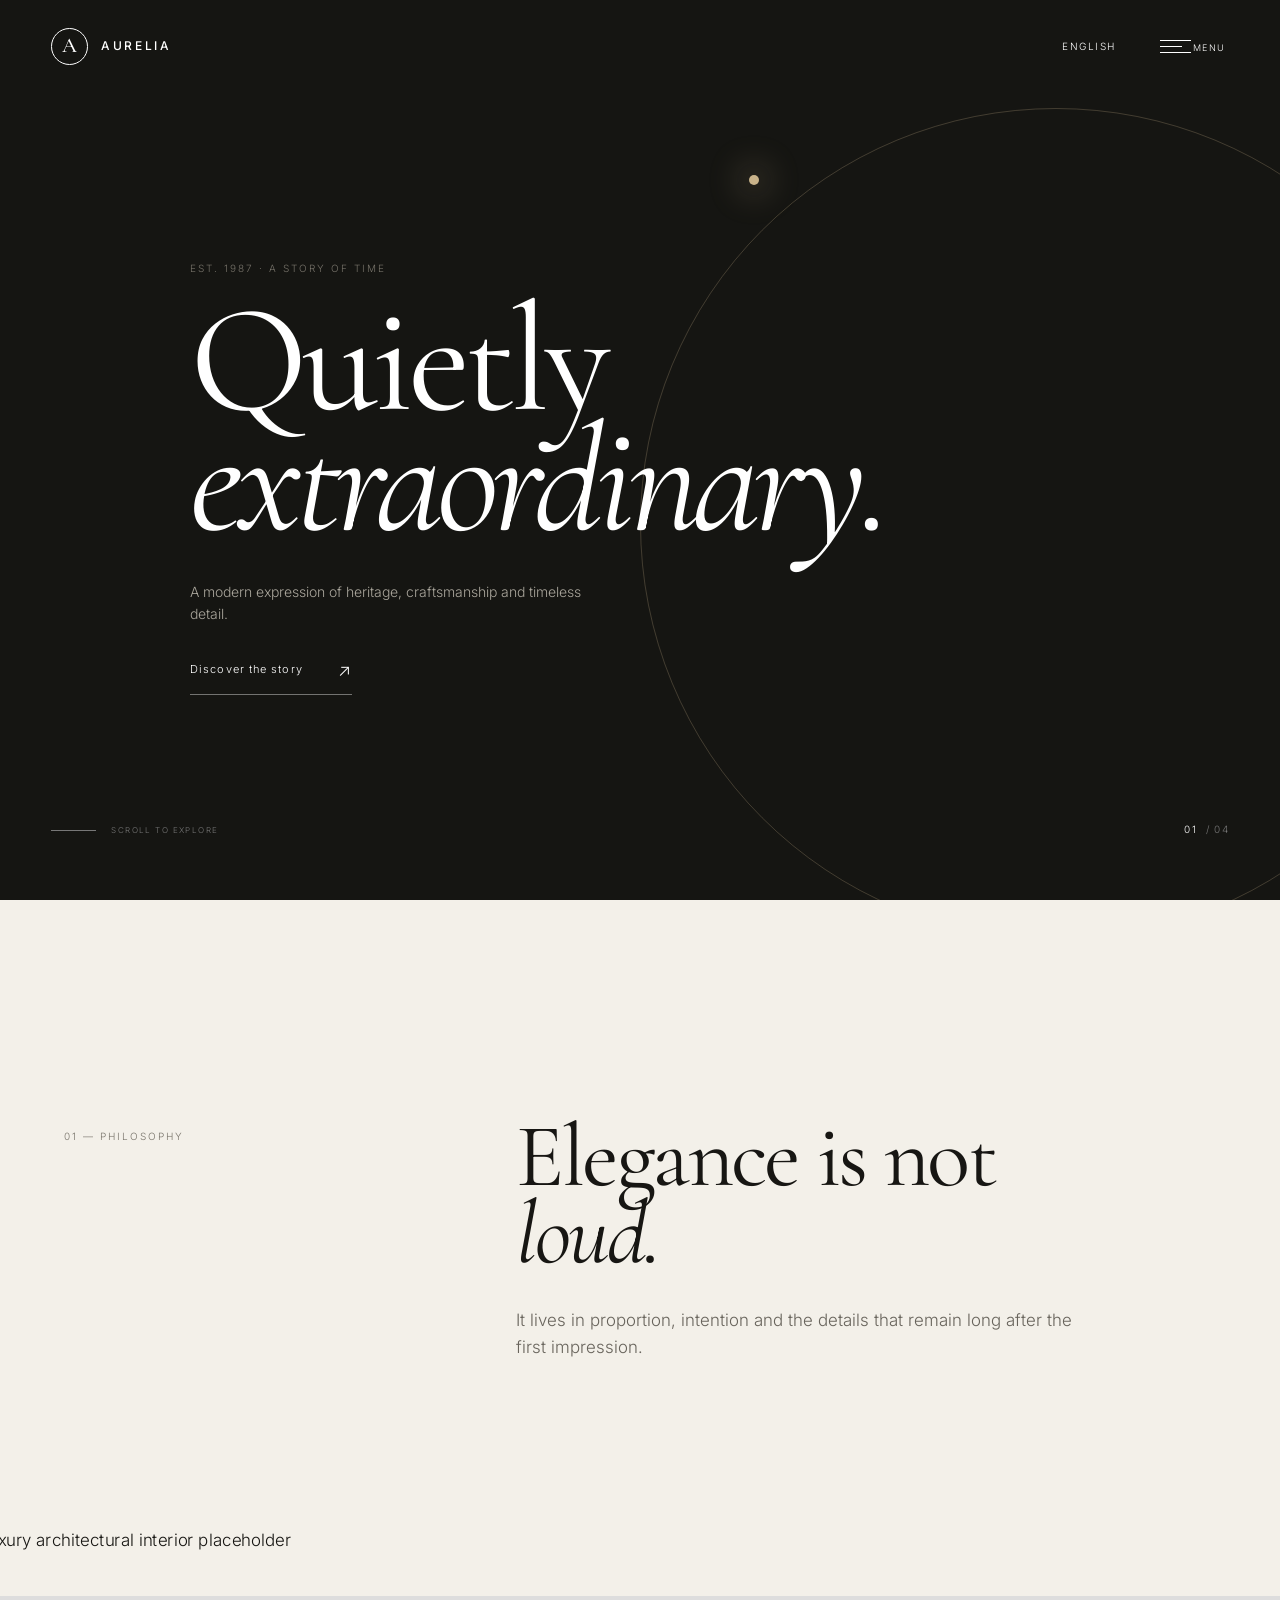
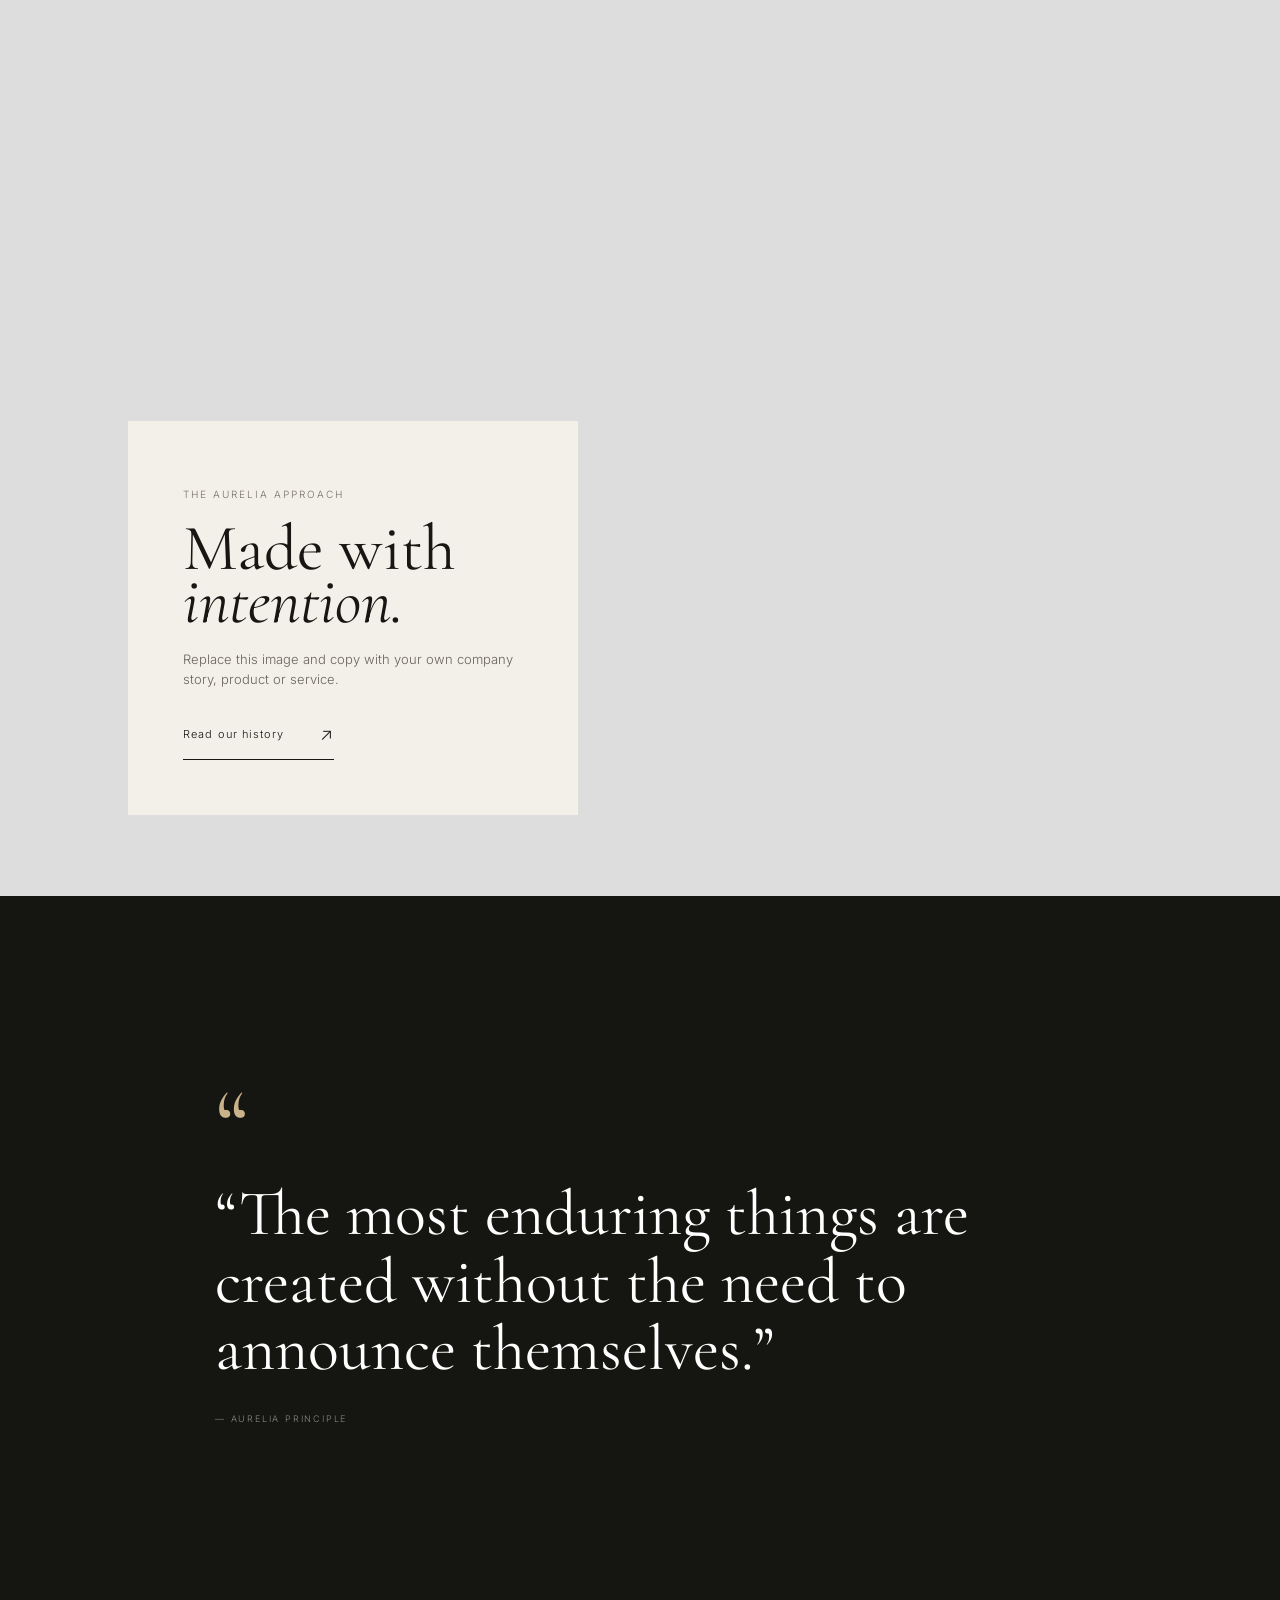
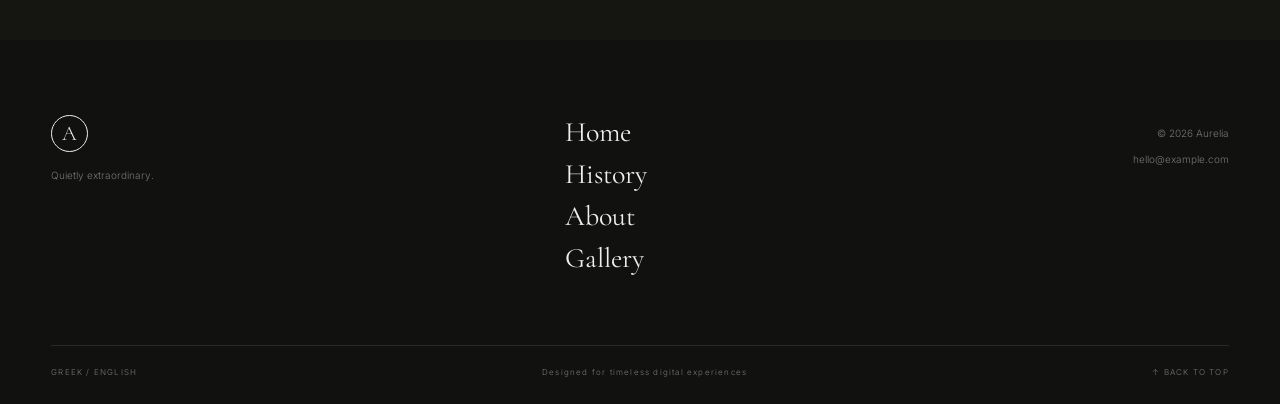
==== index.html @ 63023367 "aa" ====
<!DOCTYPE html>
<html lang="en">
<head>
  <meta charset="UTF-8">
  <meta name="viewport" content="width=device-width, initial-scale=1.0">
  <meta name="description" content="Aurelia — luxury responsive website template">
  <title>Aurelia — Home</title>
  <link rel="preconnect" href="https://fonts.googleapis.com">
  <link rel="preconnect" href="https://fonts.gstatic.com" crossorigin>
  <link href="https://fonts.googleapis.com/css2?family=Cormorant+Garamond:wght@400;500;600&family=Inter:wght@300;400;500;600&display=swap" rel="stylesheet">
  <link rel="stylesheet" href="assets/css/style.css">
</head>
<body>
<header class="site-header">
  <a class="brand" href="index.html" aria-label="Aurelia home">
    <span class="brand-mark">A</span><span class="brand-name">AURELIA</span>
  </a>
  <div class="header-actions">
    <button class="language-switch" type="button" aria-label="Switch language"><span class="lang-en">ENGLISH</span><span class="lang-gr">ΕΛΛΗΝΙΚΑ</span></button>
    <button class="menu-toggle" type="button" aria-expanded="false" aria-controls="site-menu"><span></span><span></span><span></span><em>MENU</em></button>
  </div>
</header>

<nav class="site-menu" id="site-menu" aria-hidden="true">
  <div class="menu-inner">
    <p class="menu-eyebrow">Explore Aurelia</p>
    <a class="menu-link active" href="index.html"><span>01</span>Home</a>
    <a class="menu-link" href="history.html"><span>02</span>History</a>
    <a class="menu-link" href="about.html"><span>03</span>About</a>
    <a class="menu-link" href="gallery.html"><span>04</span>Gallery</a>
  </div>
</nav>

<main>
  <section class="hero section-dark">
    <div class="hero-orbit"></div>
    <div class="hero-content reveal">
      <p class="eyebrow">EST. 1987 · A STORY OF TIME</p>
      <h1>Quietly<br><i>extraordinary.</i></h1>
      <p class="hero-copy">A modern expression of heritage, craftsmanship and timeless detail.</p>
      <a class="line-link" href="about.html">Discover the story <span>↗</span></a>
    </div>
    <div class="hero-number">01 <span>/ 04</span></div>
    <div class="scroll-indicator"><span></span> SCROLL TO EXPLORE</div>
  </section>

  <section class="statement section-light">
    <div class="container split reveal">
      <p class="section-number">01 — PHILOSOPHY</p>
      <div>
        <h2>Elegance is not<br><i>loud.</i></h2>
        <p class="lead">It lives in proportion, intention and the details that remain long after the first impression.</p>
      </div>
    </div>
  </section>

  <section class="image-story">
    <div class="story-image parallax">
      <img src="https://images.unsplash.com/photo-1600607687920-4e2a09cf159d?auto=format&fit=crop&w=1800&q=85" alt="Luxury architectural interior placeholder">
    </div>
    <div class="story-card reveal">
      <p class="eyebrow">THE AURELIA APPROACH</p>
      <h2>Made with<br><i>intention.</i></h2>
      <p>Replace this image and copy with your own company story, product or service.</p>
      <a class="line-link" href="history.html">Read our history <span>↗</span></a>
    </div>
  </section>

  <section class="quote-section section-dark">
    <div class="container narrow reveal">
      <p class="quote-mark">“</p>
      <blockquote>“The most enduring things are created without the need to announce themselves.”</blockquote>
      <p class="quote-credit">— AURELIA PRINCIPLE</p>
    </div>
  </section>
</main>

<footer class="site-footer">
  <div class="footer-top">
    <div><span class="brand-mark">A</span><p>Quietly extraordinary.</p></div>
    <div class="footer-nav"><a href="index.html">Home</a><a href="history.html">History</a><a href="about.html">About</a><a href="gallery.html">Gallery</a></div>
    <div class="footer-meta"><p>© 2026 Aurelia</p><p>hello@example.com</p></div>
  </div>
  <div class="footer-bottom"><span>GREEK / ENGLISH</span><span>Designed for timeless digital experiences</span><span>↑ BACK TO TOP</span></div>
</footer>
<script src="assets/js/main.js"></script>
</body>
</html>
---- assets/css/style.css ----
:root{
  --ink:#171613; --paper:#f3f0e9; --muted:#77736a; --line:rgba(23,22,19,.16);
  --dark:#151512; --accent:#c9b38a; --serif:"Cormorant Garamond",Georgia,serif; --sans:"Inter",Arial,sans-serif;
  --max:1440px; --header:92px;
}
*{box-sizing:border-box} html{scroll-behavior:smooth} body{margin:0;background:var(--paper);color:var(--ink);font-family:var(--sans);font-weight:300;line-height:1.6}
a{color:inherit;text-decoration:none} button{font:inherit;color:inherit;background:none;border:0;cursor:pointer}
img{display:block;width:100%;height:100%;object-fit:cover}.container{width:min(calc(100% - 10vw),var(--max));margin:auto}.narrow{max-width:850px}
.site-header{position:fixed;z-index:100;top:0;left:0;width:100%;height:var(--header);display:flex;align-items:center;justify-content:space-between;padding:0 4vw;color:#fff;mix-blend-mode:normal;transition:.4s}
.site-header.scrolled{background:rgba(21,21,18,.9);backdrop-filter:blur(14px)}
.brand{display:flex;align-items:center;gap:13px;letter-spacing:.22em;font-size:12px;font-weight:500}.brand-mark{width:37px;height:37px;border:1px solid currentColor;border-radius:50%;display:grid;place-items:center;font-family:var(--serif);font-size:21px;letter-spacing:0}
.header-actions{display:flex;align-items:center;gap:32px}.language-switch{font-size:10px;letter-spacing:.15em;position:relative}.language-switch span:last-child{display:none}.language-switch.gr span:first-child{display:none}.language-switch.gr span:last-child{display:inline}
.menu-toggle{position:relative;width:75px;height:38px;display:flex;flex-direction:column;justify-content:center;gap:5px}.menu-toggle span{display:block;width:31px;height:1px;background:currentColor;transition:.3s}.menu-toggle span:nth-child(2){width:22px}.menu-toggle em{font-style:normal;font-size:9px;letter-spacing:.16em;position:absolute;left:39px;top:14px}
.menu-toggle.open span:nth-child(1){transform:translateY(6px) rotate(45deg)}.menu-toggle.open span:nth-child(2){opacity:0}.menu-toggle.open span:nth-child(3){transform:translateY(-6px) rotate(-45deg)}
.site-menu{position:fixed;z-index:90;inset:0;background:var(--dark);color:#fff;display:grid;align-items:center;clip-path:circle(0 at calc(100% - 70px) 45px);transition:clip-path .75s cubic-bezier(.77,0,.18,1);pointer-events:none}.site-menu.open{clip-path:circle(150% at calc(100% - 70px) 45px);pointer-events:auto}
.menu-inner{width:min(800px,80vw);margin:auto}.menu-eyebrow,.eyebrow,.section-number{font-size:10px;letter-spacing:.2em;color:var(--muted)}.menu-eyebrow{color:var(--accent);margin-bottom:35px}.menu-link{display:flex;gap:30px;align-items:baseline;font:500 clamp(50px,8vw,105px)/.9 var(--serif);padding:11px 0;border-bottom:1px solid rgba(255,255,255,.1);transition:.3s}.menu-link span{font:300 10px var(--sans);color:var(--accent)}.menu-link:hover{padding-left:20px;color:var(--accent)}
.section-dark{background:var(--dark);color:#fff}.hero{min-height:100svh;display:grid;place-items:center;position:relative;overflow:hidden}.hero-content{width:min(900px,80vw);position:relative;z-index:2;margin-top:5vh}.hero h1,.page-hero h1{font:400 clamp(78px,12vw,175px)/.78 var(--serif);letter-spacing:-.04em;margin:25px 0 40px}.hero h1 i,.page-hero h1 i,h2 i{font-weight:400}.hero-copy{max-width:430px;color:#aaa69c;font-size:14px;margin-bottom:30px}.hero-orbit{position:absolute;width:min(65vw,850px);height:min(65vw,850px);border:1px solid rgba(201,179,138,.25);border-radius:50%;right:-15%;top:12%;animation:spin 30s linear infinite}.hero-orbit:after{content:"";position:absolute;width:10px;height:10px;border-radius:50%;background:var(--accent);top:8%;left:13%;box-shadow:0 0 35px 8px rgba(201,179,138,.3)}@keyframes spin{to{transform:rotate(360deg)}}
.line-link{display:inline-flex;gap:35px;align-items:center;border-bottom:1px solid rgba(255,255,255,.4);padding-bottom:10px;font-size:11px;letter-spacing:.1em}.line-link span{font-size:17px}.hero-number{position:absolute;right:4vw;bottom:7vh;font-size:10px;letter-spacing:.12em}.hero-number span{color:#777;margin-left:5px}.scroll-indicator{position:absolute;left:4vw;bottom:7vh;font-size:8px;letter-spacing:.18em;color:#777;display:flex;align-items:center;gap:15px}.scroll-indicator span{width:45px;height:1px;background:#777}
.section-light{background:var(--paper)}.statement{padding:17vw 0}.split{display:grid;grid-template-columns:1fr 2fr;gap:8vw}.split h2{font:400 clamp(55px,7vw,105px)/.86 var(--serif);letter-spacing:-.03em;margin:0 0 35px}.lead{font-size:17px;max-width:590px;color:#68645c}.image-story{min-height:100vh;position:relative;background:#ddd}.story-image{height:100vh}.story-card{position:absolute;left:10vw;bottom:9vh;background:var(--paper);padding:55px;width:min(450px,80vw)}.story-card h2{font:400 65px/.82 var(--serif);margin:20px 0}.story-card p:not(.eyebrow){color:#68645c;font-size:13px;margin-bottom:30px}.story-card .line-link{color:var(--ink);border-color:var(--ink)}
.quote-section{padding:16vw 0}.quote-mark{font:100px/.5 var(--serif);color:var(--accent);margin:0}.quote-section blockquote{font:400 clamp(38px,5vw,70px)/1.05 var(--serif);margin:30px 0}.quote-credit{font-size:9px;letter-spacing:.2em;color:#888}
.page-hero{min-height:78vh;display:flex;align-items:end;padding:0 0 10vh}.page-hero .hero-copy{margin:0}.timeline-section,.about-grid,.gallery-section{padding:12vw 0}.timeline{margin-top:10vw;border-top:1px solid var(--line)}.timeline-item{display:grid;grid-template-columns:1fr 2fr;padding:45px 0;border-bottom:1px solid var(--line)}.timeline-item>span{font:500 14px var(--sans);letter-spacing:.1em}.timeline-item h3{font:400 45px var(--serif);margin:0 0 10px}.timeline-item p{max-width:500px;color:#68645c;margin:0}.value-grid{display:grid;grid-template-columns:repeat(3,1fr);gap:1px;background:var(--line);margin-top:9vw}.value-card{background:var(--paper);padding:45px;min-height:300px}.value-card span{font-size:10px;color:var(--accent);letter-spacing:.15em}.value-card h3{font:400 55px var(--serif);margin:55px 0 15px}.value-card p{color:#68645c}.image-band{height:70vh}.gallery-grid{display:grid;grid-template-columns:1fr 1fr;gap:7vw 3vw}.gallery-item{margin:0}.gallery-item img{height:55vh;transition:transform .8s cubic-bezier(.2,.7,.2,1)}.gallery-item.large img,.gallery-item.wide img{height:75vh}.gallery-item:hover img{transform:scale(1.025)}.gallery-item figcaption{font-size:9px;letter-spacing:.16em;margin-top:15px;color:#777}
.site-footer{background:#11110f;color:#eee;padding:75px 4vw 25px}.footer-top{display:grid;grid-template-columns:1.5fr 1fr 1fr;gap:5vw;padding-bottom:70px}.footer-top .brand-mark{margin-bottom:15px}.footer-top p,.footer-meta p{font-size:10px;color:#777}.footer-nav{display:flex;flex-direction:column;gap:8px;font:400 28px var(--serif)}.footer-nav a:hover{color:var(--accent)}.footer-meta{text-align:right}.footer-bottom{border-top:1px solid #292926;padding-top:20px;display:flex;justify-content:space-between;font-size:8px;letter-spacing:.15em;color:#777}
.reveal{opacity:0;transform:translateY(45px);transition:opacity .9s ease,transform .9s cubic-bezier(.2,.7,.2,1)}.reveal.visible{opacity:1;transform:none}.parallax img{transform:scale(1.06);transition:transform .1s linear}
@media(max-width:900px){.container{width:min(88%,var(--max))}.split{grid-template-columns:1fr;gap:35px}.hero h1,.page-hero h1{font-size:clamp(72px,15vw,120px)}.value-grid{grid-template-columns:1fr}.value-card{min-height:auto}.gallery-grid{gap:45px 15px}.gallery-item img,.gallery-item.large img,.gallery-item.wide img{height:48vh}.footer-top{grid-template-columns:1fr 1fr}.footer-meta{text-align:left}.footer-bottom{flex-wrap:wrap;gap:15px}}
@media(max-width:600px){:root{--header:76px}.site-header{padding:0 6vw}.brand-name{font-size:10px}.header-actions{gap:12px}.language-switch{font-size:8px}.menu-toggle{width:65px}.menu-link{font-size:54px}.menu-inner{width:82vw}.hero-content{width:84vw}.hero h1{font-size:22vw}.hero-copy{font-size:13px}.hero-number{right:6vw}.scroll-indicator{left:6vw}.statement,.timeline-section,.about-grid,.gallery-section{padding:24vw 0}.story-card{left:6vw;bottom:6vh;padding:35px;width:88vw}.story-card h2{font-size:52px}.story-image{height:75vh}.page-hero{min-height:72vh;padding-bottom:13vh}.timeline-item{grid-template-columns:1fr;gap:18px;padding:35px 0}.timeline-item h3{font-size:38px}.value-card{padding:35px}.value-card h3{margin-top:35px}.image-band{height:55vh}.gallery-grid{grid-template-columns:1fr}.gallery-item img,.gallery-item.large img,.gallery-item.wide img{height:60vh}.footer-top{grid-template-columns:1fr;gap:45px;padding-bottom:45px}.footer-meta{text-align:left}.footer-bottom{display:grid;gap:12px}.site-footer{padding:55px 6vw 25px}}
@media(prefers-reduced-motion:reduce){*,*:before,*:after{scroll-behavior:auto!important;animation:none!important;transition:none!important}.reveal{opacity:1;transform:none}}
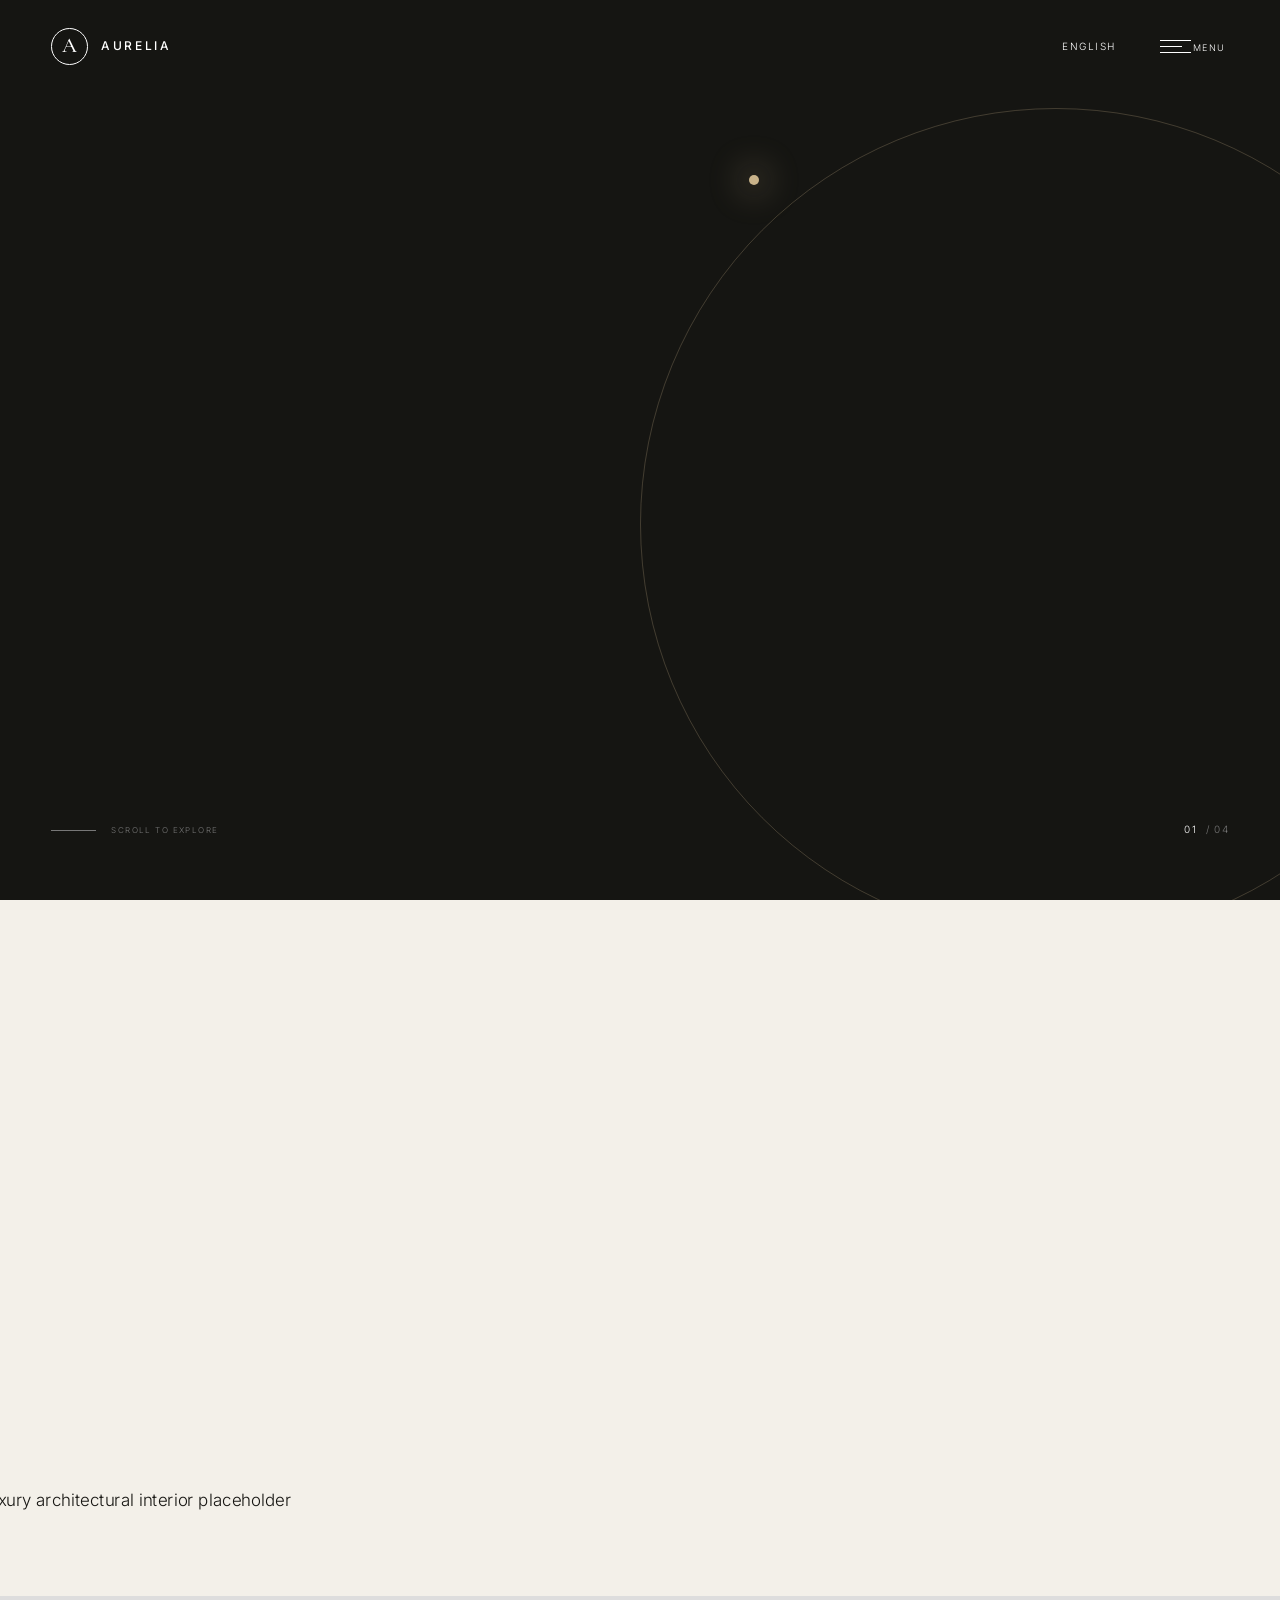
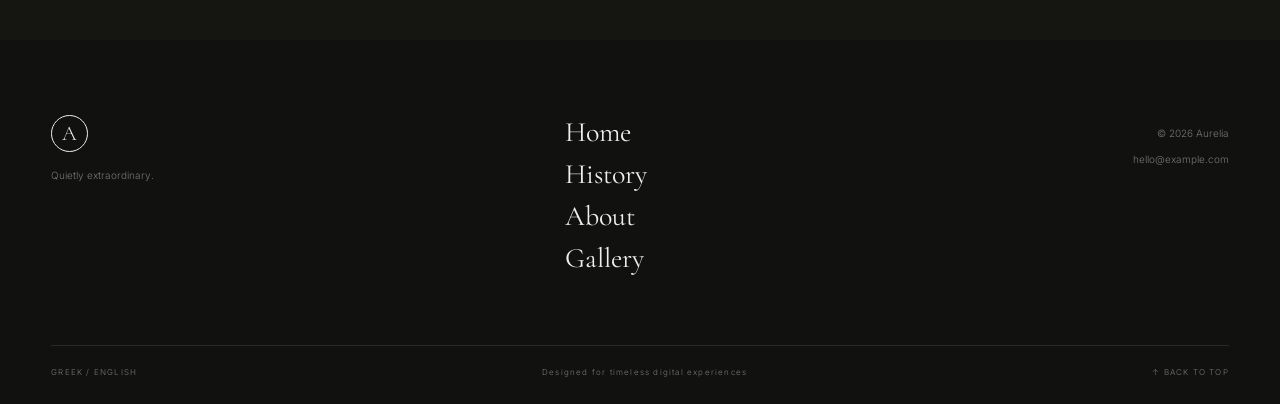
==== commit 3b5f171c: "geoloc geoloc" ====
--- a/index.html
+++ b/index.html
@@ -1,88 +1,83 @@
 <!DOCTYPE html>
+
 <html lang="en">
 <head>
-  <meta charset="UTF-8">
-  <meta name="viewport" content="width=device-width, initial-scale=1.0">
-  <meta name="description" content="Aurelia — luxury responsive website template">
-  <title>Aurelia — Home</title>
-  <link rel="preconnect" href="https://fonts.googleapis.com">
-  <link rel="preconnect" href="https://fonts.gstatic.com" crossorigin>
-  <link href="https://fonts.googleapis.com/css2?family=Cormorant+Garamond:wght@400;500;600&family=Inter:wght@300;400;500;600&display=swap" rel="stylesheet">
-  <link rel="stylesheet" href="assets/css/style.css">
+<meta charset="utf-8"/>
+<meta content="width=device-width, initial-scale=1.0" name="viewport"/>
+<meta content="Aurelia — luxury responsive website template" name="description"/>
+<title data-i18n-title="pageTitle">Aurelia — Home</title>
+<link href="https://fonts.googleapis.com" rel="preconnect"/>
+<link crossorigin="" href="https://fonts.gstatic.com" rel="preconnect"/>
+<link href="https://fonts.googleapis.com/css2?family=Cormorant+Garamond:wght@400;500;600&amp;family=Inter:wght@300;400;500;600&amp;display=swap" rel="stylesheet"/>
+<link href="assets/css/style.css" rel="stylesheet"/>
 </head>
 <body>
 <header class="site-header">
-  <a class="brand" href="index.html" aria-label="Aurelia home">
-    <span class="brand-mark">A</span><span class="brand-name">AURELIA</span>
-  </a>
-  <div class="header-actions">
-    <button class="language-switch" type="button" aria-label="Switch language"><span class="lang-en">ENGLISH</span><span class="lang-gr">ΕΛΛΗΝΙΚΑ</span></button>
-    <button class="menu-toggle" type="button" aria-expanded="false" aria-controls="site-menu"><span></span><span></span><span></span><em>MENU</em></button>
-  </div>
+<a aria-label="Aurelia home" class="brand" data-i18n-aria="brandHome" href="index.html">
+<span class="brand-mark">A</span><span class="brand-name">AURELIA</span>
+</a>
+<div class="header-actions">
+<button aria-label="Switch language" class="language-switch" data-i18n-aria="switchLanguage" type="button"><span class="lang-en">ENGLISH</span><span class="lang-gr">ΕΛΛΗΝΙΚΑ</span></button>
+<button aria-controls="site-menu" aria-expanded="false" class="menu-toggle" type="button"><span></span><span></span><span></span><em data-i18n="menu">MENU</em></button>
+</div>
 </header>
-
-<nav class="site-menu" id="site-menu" aria-hidden="true">
-  <div class="menu-inner">
-    <p class="menu-eyebrow">Explore Aurelia</p>
-    <a class="menu-link active" href="index.html"><span>01</span>Home</a>
-    <a class="menu-link" href="history.html"><span>02</span>History</a>
-    <a class="menu-link" href="about.html"><span>03</span>About</a>
-    <a class="menu-link" href="gallery.html"><span>04</span>Gallery</a>
-  </div>
+<nav aria-hidden="true" class="site-menu" id="site-menu">
+<div class="menu-inner">
+<p class="menu-eyebrow" data-i18n="menuEyebrow">Explore Aurelia</p>
+<a class="menu-link active" href="index.html"><span>01</span>Home</a>
+<a class="menu-link" href="history.html"><span>02</span>History</a>
+<a class="menu-link" href="about.html"><span>03</span>About</a>
+<a class="menu-link" href="gallery.html"><span>04</span>Gallery</a>
+</div>
 </nav>
-
 <main>
-  <section class="hero section-dark">
-    <div class="hero-orbit"></div>
-    <div class="hero-content reveal">
-      <p class="eyebrow">EST. 1987 · A STORY OF TIME</p>
-      <h1>Quietly<br><i>extraordinary.</i></h1>
-      <p class="hero-copy">A modern expression of heritage, craftsmanship and timeless detail.</p>
-      <a class="line-link" href="about.html">Discover the story <span>↗</span></a>
-    </div>
-    <div class="hero-number">01 <span>/ 04</span></div>
-    <div class="scroll-indicator"><span></span> SCROLL TO EXPLORE</div>
-  </section>
-
-  <section class="statement section-light">
-    <div class="container split reveal">
-      <p class="section-number">01 — PHILOSOPHY</p>
-      <div>
-        <h2>Elegance is not<br><i>loud.</i></h2>
-        <p class="lead">It lives in proportion, intention and the details that remain long after the first impression.</p>
-      </div>
-    </div>
-  </section>
-
-  <section class="image-story">
-    <div class="story-image parallax">
-      <img src="https://images.unsplash.com/photo-1600607687920-4e2a09cf159d?auto=format&fit=crop&w=1800&q=85" alt="Luxury architectural interior placeholder">
-    </div>
-    <div class="story-card reveal">
-      <p class="eyebrow">THE AURELIA APPROACH</p>
-      <h2>Made with<br><i>intention.</i></h2>
-      <p>Replace this image and copy with your own company story, product or service.</p>
-      <a class="line-link" href="history.html">Read our history <span>↗</span></a>
-    </div>
-  </section>
-
-  <section class="quote-section section-dark">
-    <div class="container narrow reveal">
-      <p class="quote-mark">“</p>
-      <blockquote>“The most enduring things are created without the need to announce themselves.”</blockquote>
-      <p class="quote-credit">— AURELIA PRINCIPLE</p>
-    </div>
-  </section>
+<section class="hero section-dark">
+<div class="hero-orbit"></div>
+<div class="hero-content reveal">
+<p class="eyebrow" data-i18n="homeEyebrow">EST. 1987 · A STORY OF TIME</p>
+<h1 data-i18n="homeTitle">Quietly<br/><i>extraordinary.</i></h1>
+<p class="hero-copy" data-i18n="homeCopy">A modern expression of heritage, craftsmanship and timeless detail.</p>
+<a class="line-link" data-i18n="discoverStory" href="about.html">Discover the story <span>↗</span></a>
+</div>
+<div class="hero-number">01 <span>/ 04</span></div>
+<div class="scroll-indicator"><span></span> SCROLL TO EXPLORE</div>
+</section>
+<section class="statement section-light">
+<div class="container split reveal">
+<p class="section-number" data-i18n="philosophyLabel">01 — PHILOSOPHY</p>
+<div>
+<h2 data-i18n="philosophyTitle">Elegance is not<br/><i>loud.</i></h2>
+<p class="lead" data-i18n="philosophyCopy">It lives in proportion, intention and the details that remain long after the first impression.</p>
+</div>
+</div>
+</section>
+<section class="image-story">
+<div class="story-image parallax">
+<img alt="Luxury architectural interior placeholder" data-i18n-alt="Luxury architectural interior placeholder" src="https://images.unsplash.com/photo-1600607687920-4e2a09cf159d?auto=format&amp;fit=crop&amp;w=1800&amp;q=85"/>
+</div>
+<div class="story-card reveal">
+<p class="eyebrow" data-i18n="approachEyebrow">THE AURELIA APPROACH</p>
+<h2 data-i18n="approachTitle">Made with<br/><i>intention.</i></h2>
+<p data-i18n="approachCopy">Replace this image and copy with your own company story, product or service.</p>
+<a class="line-link" data-i18n="readHistory" href="history.html">Read our history <span>↗</span></a>
+</div>
+</section>
+<section class="quote-section section-dark">
+<div class="container narrow reveal">
+<p class="quote-mark">“</p>
+<blockquote data-i18n="quote">“The most enduring things are created without the need to announce themselves.”</blockquote>
+<p class="quote-credit" data-i18n="quoteCredit">— AURELIA PRINCIPLE</p>
+</div>
+</section>
 </main>
-
 <footer class="site-footer">
-  <div class="footer-top">
-    <div><span class="brand-mark">A</span><p>Quietly extraordinary.</p></div>
-    <div class="footer-nav"><a href="index.html">Home</a><a href="history.html">History</a><a href="about.html">About</a><a href="gallery.html">Gallery</a></div>
-    <div class="footer-meta"><p>© 2026 Aurelia</p><p>hello@example.com</p></div>
-  </div>
-  <div class="footer-bottom"><span>GREEK / ENGLISH</span><span>Designed for timeless digital experiences</span><span>↑ BACK TO TOP</span></div>
+<div class="footer-top">
+<div><span class="brand-mark">A</span><p data-i18n="quietlyExtraordinary">Quietly extraordinary.</p></div>
+<div class="footer-nav"><a data-i18n="home" href="index.html">Home</a><a data-i18n="history" href="history.html">History</a><a data-i18n="about" href="about.html">About</a><a data-i18n="gallery" href="gallery.html">Gallery</a></div>
+<div class="footer-meta"><p data-i18n="copyright">© 2026 Aurelia</p><p data-i18n="email">hello@example.com</p></div>
+</div>
+<div class="footer-bottom"><span data-i18n="languageFooter">GREEK / ENGLISH</span><span data-i18n="footerTagline">Designed for timeless digital experiences</span><span data-i18n="backTop">↑ BACK TO TOP</span></div>
 </footer>
-<script src="assets/js/main.js"></script>
+<script src="assets/js/main.js?v=2"></script>
 </body>
 </html>
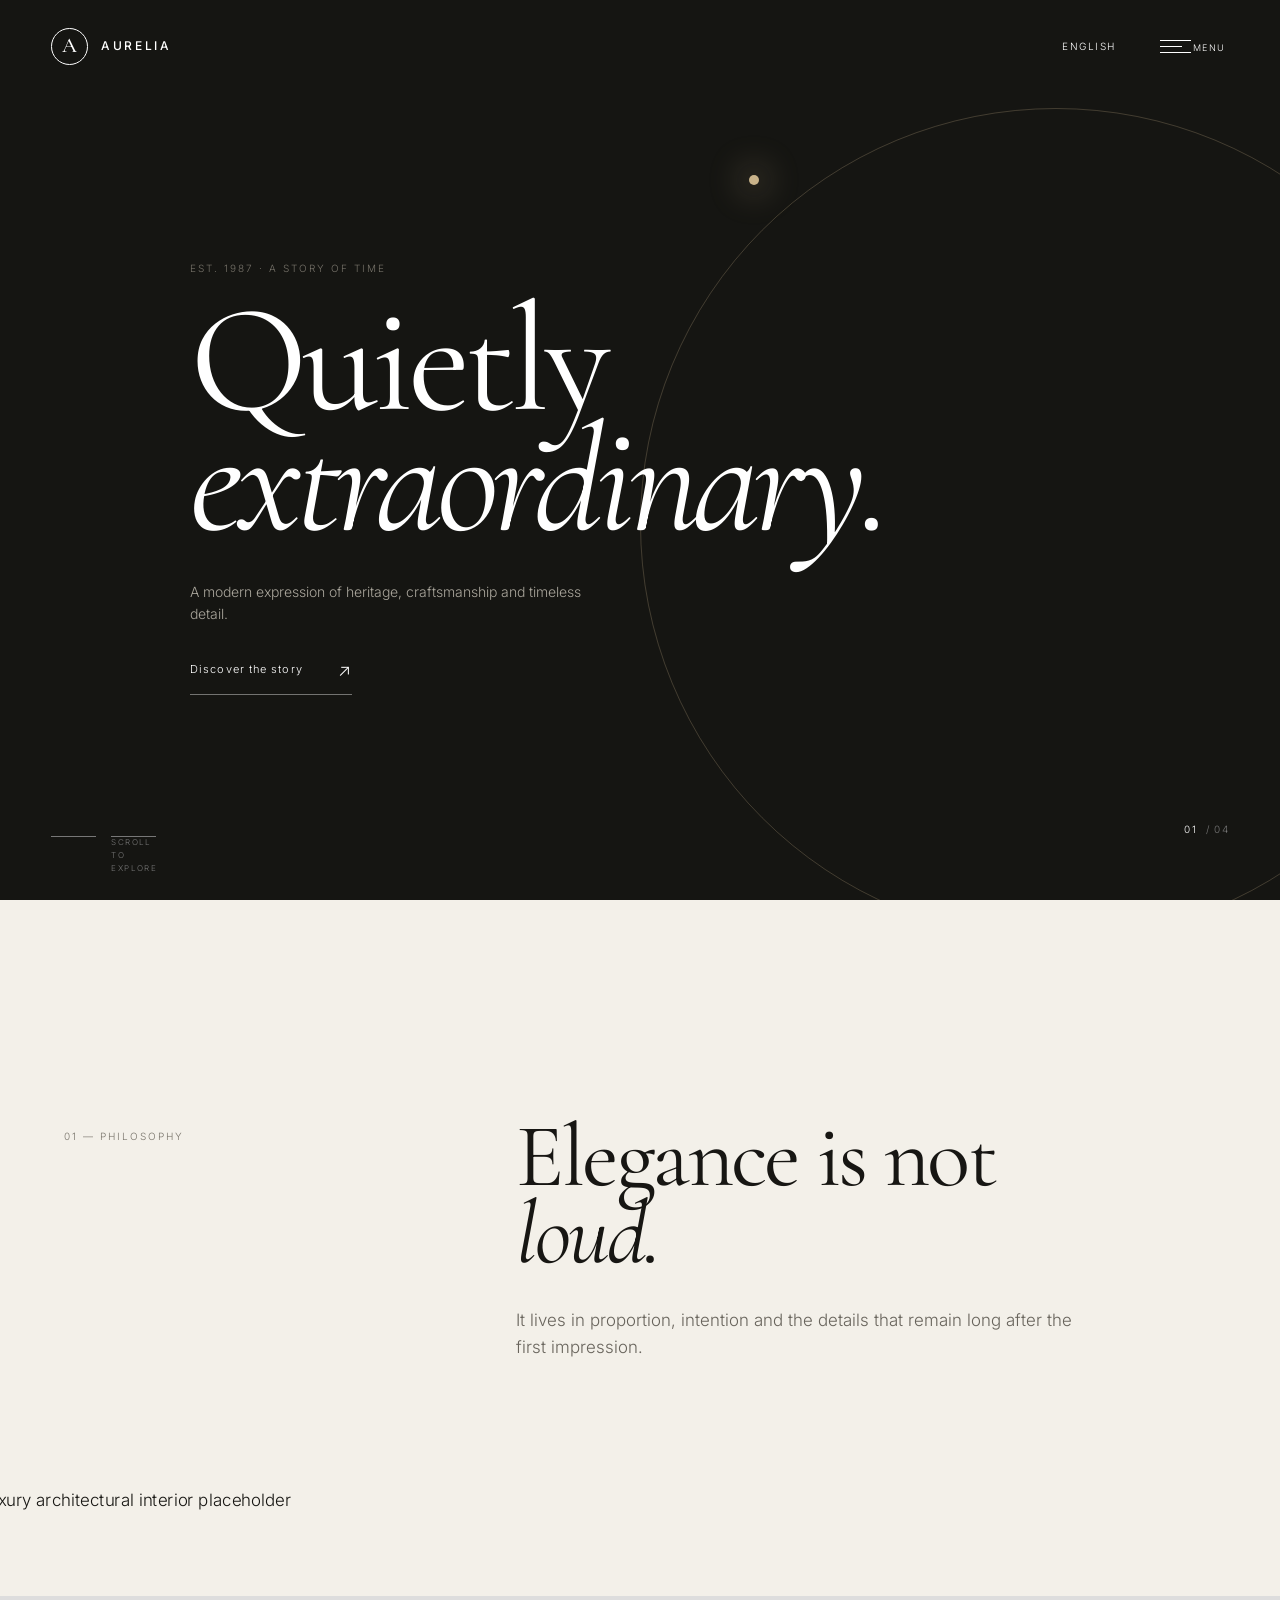
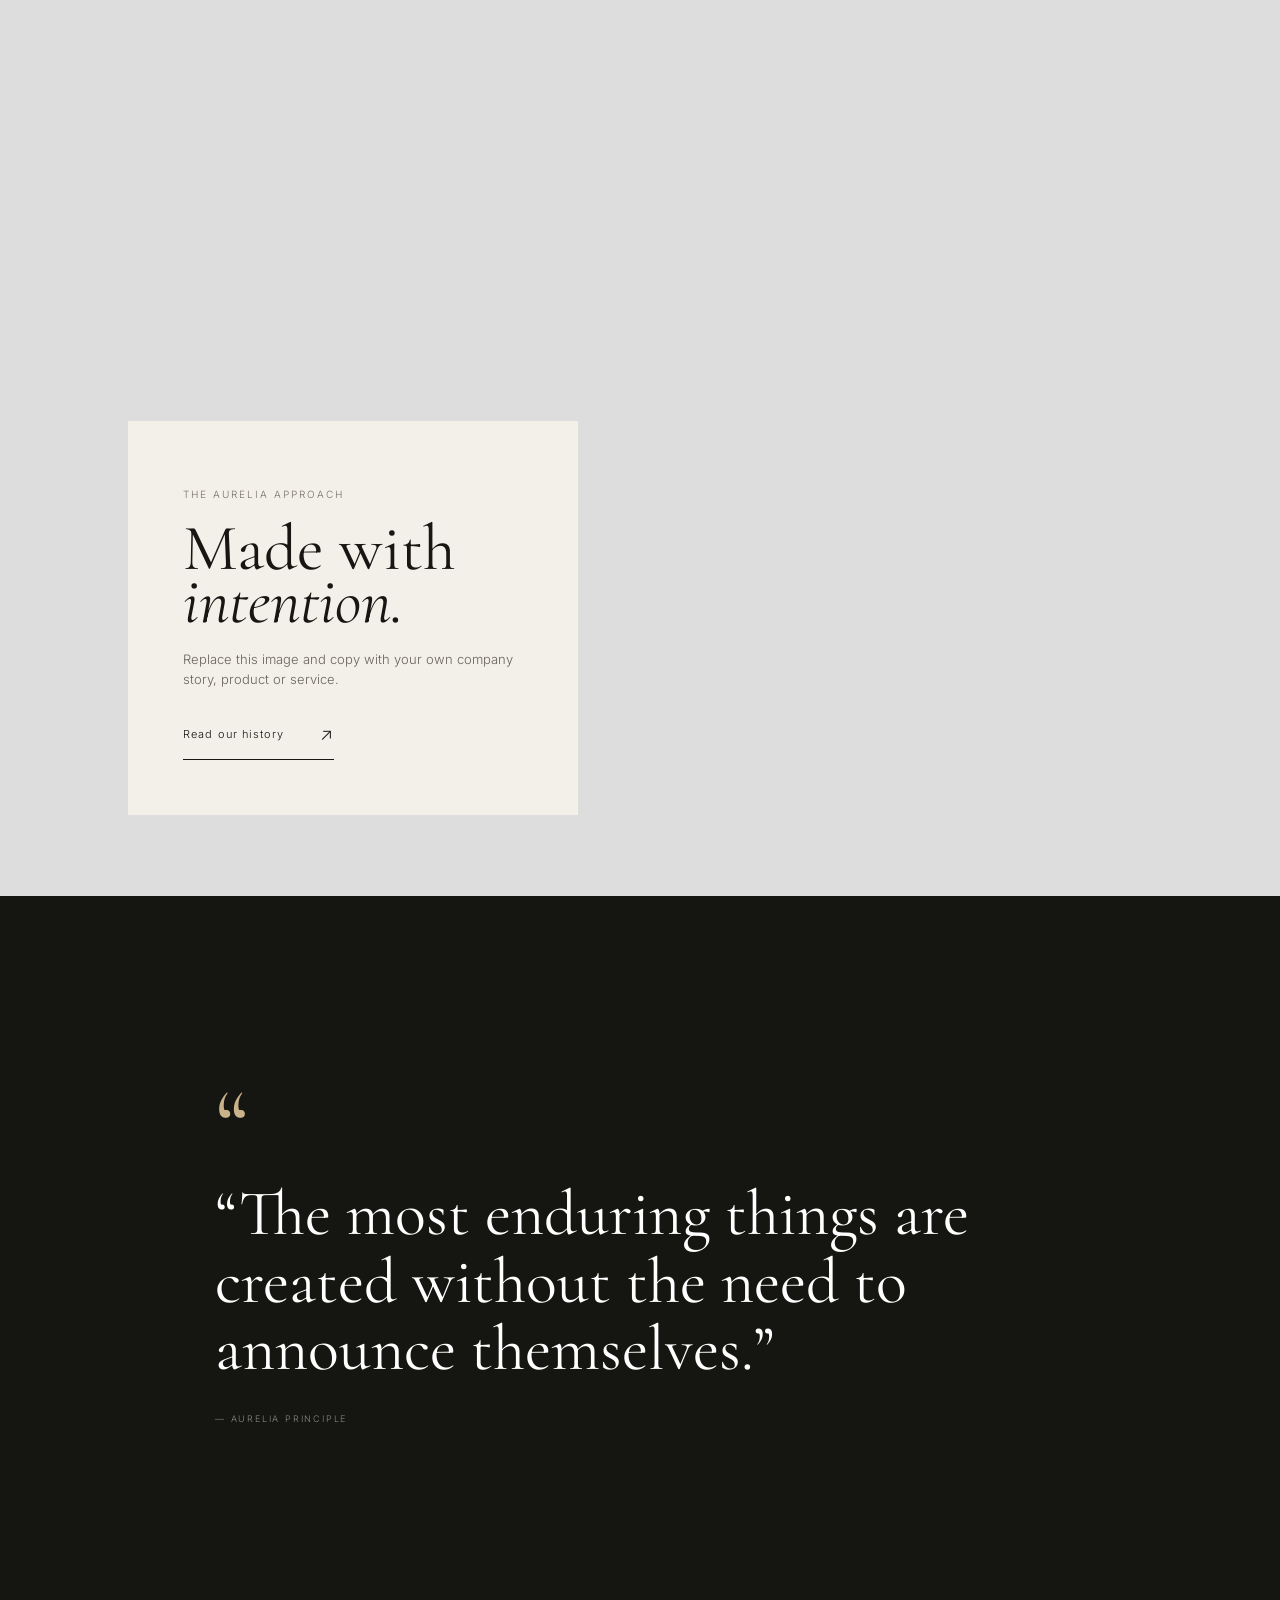
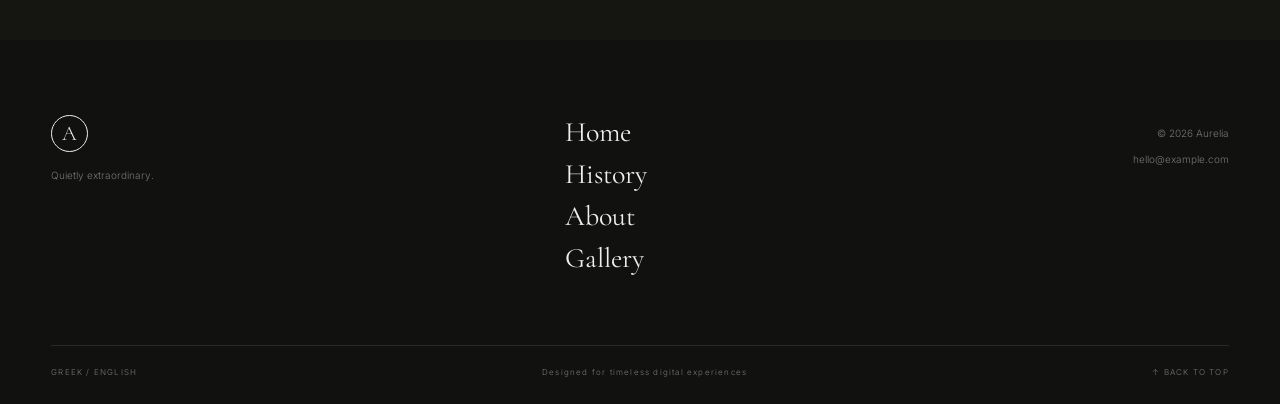
==== commit 357eca8d: "v3 v3" ====
--- a/index.html
+++ b/index.html
@@ -10,6 +10,26 @@
 <link crossorigin="" href="https://fonts.gstatic.com" rel="preconnect"/>
 <link href="https://fonts.googleapis.com/css2?family=Cormorant+Garamond:wght@400;500;600&amp;family=Inter:wght@300;400;500;600&amp;display=swap" rel="stylesheet"/>
 <link href="assets/css/style.css" rel="stylesheet"/>
+<style id="aurelia-language-pending-style">
+html.language-pending body { visibility: hidden; }
+</style>
+<script>
+(function () {
+  try {
+    var manual = localStorage.getItem('aurelia-language-manual-v4');
+    var geo = localStorage.getItem('aurelia-language-geo-v2');
+    if (manual === 'el' || manual === 'en') {
+      document.documentElement.lang = manual;
+    } else if (geo === 'el' || geo === 'en') {
+      document.documentElement.lang = geo;
+    } else {
+      document.documentElement.classList.add('language-pending');
+    }
+  } catch (e) {
+    document.documentElement.classList.add('language-pending');
+  }
+})();
+</script>
 </head>
 <body>
 <header class="site-header">
@@ -24,10 +44,10 @@
 <nav aria-hidden="true" class="site-menu" id="site-menu">
 <div class="menu-inner">
 <p class="menu-eyebrow" data-i18n="menuEyebrow">Explore Aurelia</p>
-<a class="menu-link active" href="index.html"><span>01</span>Home</a>
-<a class="menu-link" href="history.html"><span>02</span>History</a>
-<a class="menu-link" href="about.html"><span>03</span>About</a>
-<a class="menu-link" href="gallery.html"><span>04</span>Gallery</a>
+<a class="menu-link active" href="index.html"><span>01</span><span data-i18n="home">Home</span></a>
+<a class="menu-link" href="history.html"><span>02</span><span data-i18n="history">History</span></a>
+<a class="menu-link" href="about.html"><span>03</span><span data-i18n="about">About</span></a>
+<a class="menu-link" href="gallery.html"><span>04</span><span data-i18n="gallery">Gallery</span></a>
 </div>
 </nav>
 <main>
@@ -40,7 +60,7 @@
 <a class="line-link" data-i18n="discoverStory" href="about.html">Discover the story <span>↗</span></a>
 </div>
 <div class="hero-number">01 <span>/ 04</span></div>
-<div class="scroll-indicator"><span></span> SCROLL TO EXPLORE</div>
+<div class="scroll-indicator"><span></span> <span data-i18n="scrollExplore">SCROLL TO EXPLORE</span></div>
 </section>
 <section class="statement section-light">
 <div class="container split reveal">
@@ -78,6 +98,6 @@
 </div>
 <div class="footer-bottom"><span data-i18n="languageFooter">GREEK / ENGLISH</span><span data-i18n="footerTagline">Designed for timeless digital experiences</span><span data-i18n="backTop">↑ BACK TO TOP</span></div>
 </footer>
-<script src="assets/js/main.js?v=2"></script>
+<script src="assets/js/main.js?v=4"></script>
 </body>
 </html>
--- a/assets/css/style.css
+++ b/assets/css/style.css
@@ -4,7 +4,7 @@
   --max:1440px; --header:92px;
 }
 *{box-sizing:border-box} html{scroll-behavior:smooth} body{margin:0;background:var(--paper);color:var(--ink);font-family:var(--sans);font-weight:300;line-height:1.6}
-a{color:inherit;text-decoration:none} button{font:inherit;color:inherit;background:none;border:0;cursor:pointer}
+a{color:inherit;text-decoration:none} button{font:inherit;color:inherit;background:none;border:0;cursor:pointer} body.menu-open{overflow:hidden}
 img{display:block;width:100%;height:100%;object-fit:cover}.container{width:min(calc(100% - 10vw),var(--max));margin:auto}.narrow{max-width:850px}
 .site-header{position:fixed;z-index:100;top:0;left:0;width:100%;height:var(--header);display:flex;align-items:center;justify-content:space-between;padding:0 4vw;color:#fff;mix-blend-mode:normal;transition:.4s}
 .site-header.scrolled{background:rgba(21,21,18,.9);backdrop-filter:blur(14px)}
@@ -20,7 +20,7 @@
 .quote-section{padding:16vw 0}.quote-mark{font:100px/.5 var(--serif);color:var(--accent);margin:0}.quote-section blockquote{font:400 clamp(38px,5vw,70px)/1.05 var(--serif);margin:30px 0}.quote-credit{font-size:9px;letter-spacing:.2em;color:#888}
 .page-hero{min-height:78vh;display:flex;align-items:end;padding:0 0 10vh}.page-hero .hero-copy{margin:0}.timeline-section,.about-grid,.gallery-section{padding:12vw 0}.timeline{margin-top:10vw;border-top:1px solid var(--line)}.timeline-item{display:grid;grid-template-columns:1fr 2fr;padding:45px 0;border-bottom:1px solid var(--line)}.timeline-item>span{font:500 14px var(--sans);letter-spacing:.1em}.timeline-item h3{font:400 45px var(--serif);margin:0 0 10px}.timeline-item p{max-width:500px;color:#68645c;margin:0}.value-grid{display:grid;grid-template-columns:repeat(3,1fr);gap:1px;background:var(--line);margin-top:9vw}.value-card{background:var(--paper);padding:45px;min-height:300px}.value-card span{font-size:10px;color:var(--accent);letter-spacing:.15em}.value-card h3{font:400 55px var(--serif);margin:55px 0 15px}.value-card p{color:#68645c}.image-band{height:70vh}.gallery-grid{display:grid;grid-template-columns:1fr 1fr;gap:7vw 3vw}.gallery-item{margin:0}.gallery-item img{height:55vh;transition:transform .8s cubic-bezier(.2,.7,.2,1)}.gallery-item.large img,.gallery-item.wide img{height:75vh}.gallery-item:hover img{transform:scale(1.025)}.gallery-item figcaption{font-size:9px;letter-spacing:.16em;margin-top:15px;color:#777}
 .site-footer{background:#11110f;color:#eee;padding:75px 4vw 25px}.footer-top{display:grid;grid-template-columns:1.5fr 1fr 1fr;gap:5vw;padding-bottom:70px}.footer-top .brand-mark{margin-bottom:15px}.footer-top p,.footer-meta p{font-size:10px;color:#777}.footer-nav{display:flex;flex-direction:column;gap:8px;font:400 28px var(--serif)}.footer-nav a:hover{color:var(--accent)}.footer-meta{text-align:right}.footer-bottom{border-top:1px solid #292926;padding-top:20px;display:flex;justify-content:space-between;font-size:8px;letter-spacing:.15em;color:#777}
-.reveal{opacity:0;transform:translateY(45px);transition:opacity .9s ease,transform .9s cubic-bezier(.2,.7,.2,1)}.reveal.visible{opacity:1;transform:none}.parallax img{transform:scale(1.06);transition:transform .1s linear}
+.reveal{opacity:0;transform:translateY(45px);transition:opacity .9s ease,transform .9s cubic-bezier(.2,.7,.2,1)}.reveal.is-visible{opacity:1;transform:none}.parallax img{transform:scale(1.06);transition:transform .1s linear}
 @media(max-width:900px){.container{width:min(88%,var(--max))}.split{grid-template-columns:1fr;gap:35px}.hero h1,.page-hero h1{font-size:clamp(72px,15vw,120px)}.value-grid{grid-template-columns:1fr}.value-card{min-height:auto}.gallery-grid{gap:45px 15px}.gallery-item img,.gallery-item.large img,.gallery-item.wide img{height:48vh}.footer-top{grid-template-columns:1fr 1fr}.footer-meta{text-align:left}.footer-bottom{flex-wrap:wrap;gap:15px}}
 @media(max-width:600px){:root{--header:76px}.site-header{padding:0 6vw}.brand-name{font-size:10px}.header-actions{gap:12px}.language-switch{font-size:8px}.menu-toggle{width:65px}.menu-link{font-size:54px}.menu-inner{width:82vw}.hero-content{width:84vw}.hero h1{font-size:22vw}.hero-copy{font-size:13px}.hero-number{right:6vw}.scroll-indicator{left:6vw}.statement,.timeline-section,.about-grid,.gallery-section{padding:24vw 0}.story-card{left:6vw;bottom:6vh;padding:35px;width:88vw}.story-card h2{font-size:52px}.story-image{height:75vh}.page-hero{min-height:72vh;padding-bottom:13vh}.timeline-item{grid-template-columns:1fr;gap:18px;padding:35px 0}.timeline-item h3{font-size:38px}.value-card{padding:35px}.value-card h3{margin-top:35px}.image-band{height:55vh}.gallery-grid{grid-template-columns:1fr}.gallery-item img,.gallery-item.large img,.gallery-item.wide img{height:60vh}.footer-top{grid-template-columns:1fr;gap:45px;padding-bottom:45px}.footer-meta{text-align:left}.footer-bottom{display:grid;gap:12px}.site-footer{padding:55px 6vw 25px}}
 @media(prefers-reduced-motion:reduce){*,*:before,*:after{scroll-behavior:auto!important;animation:none!important;transition:none!important}.reveal{opacity:1;transform:none}}
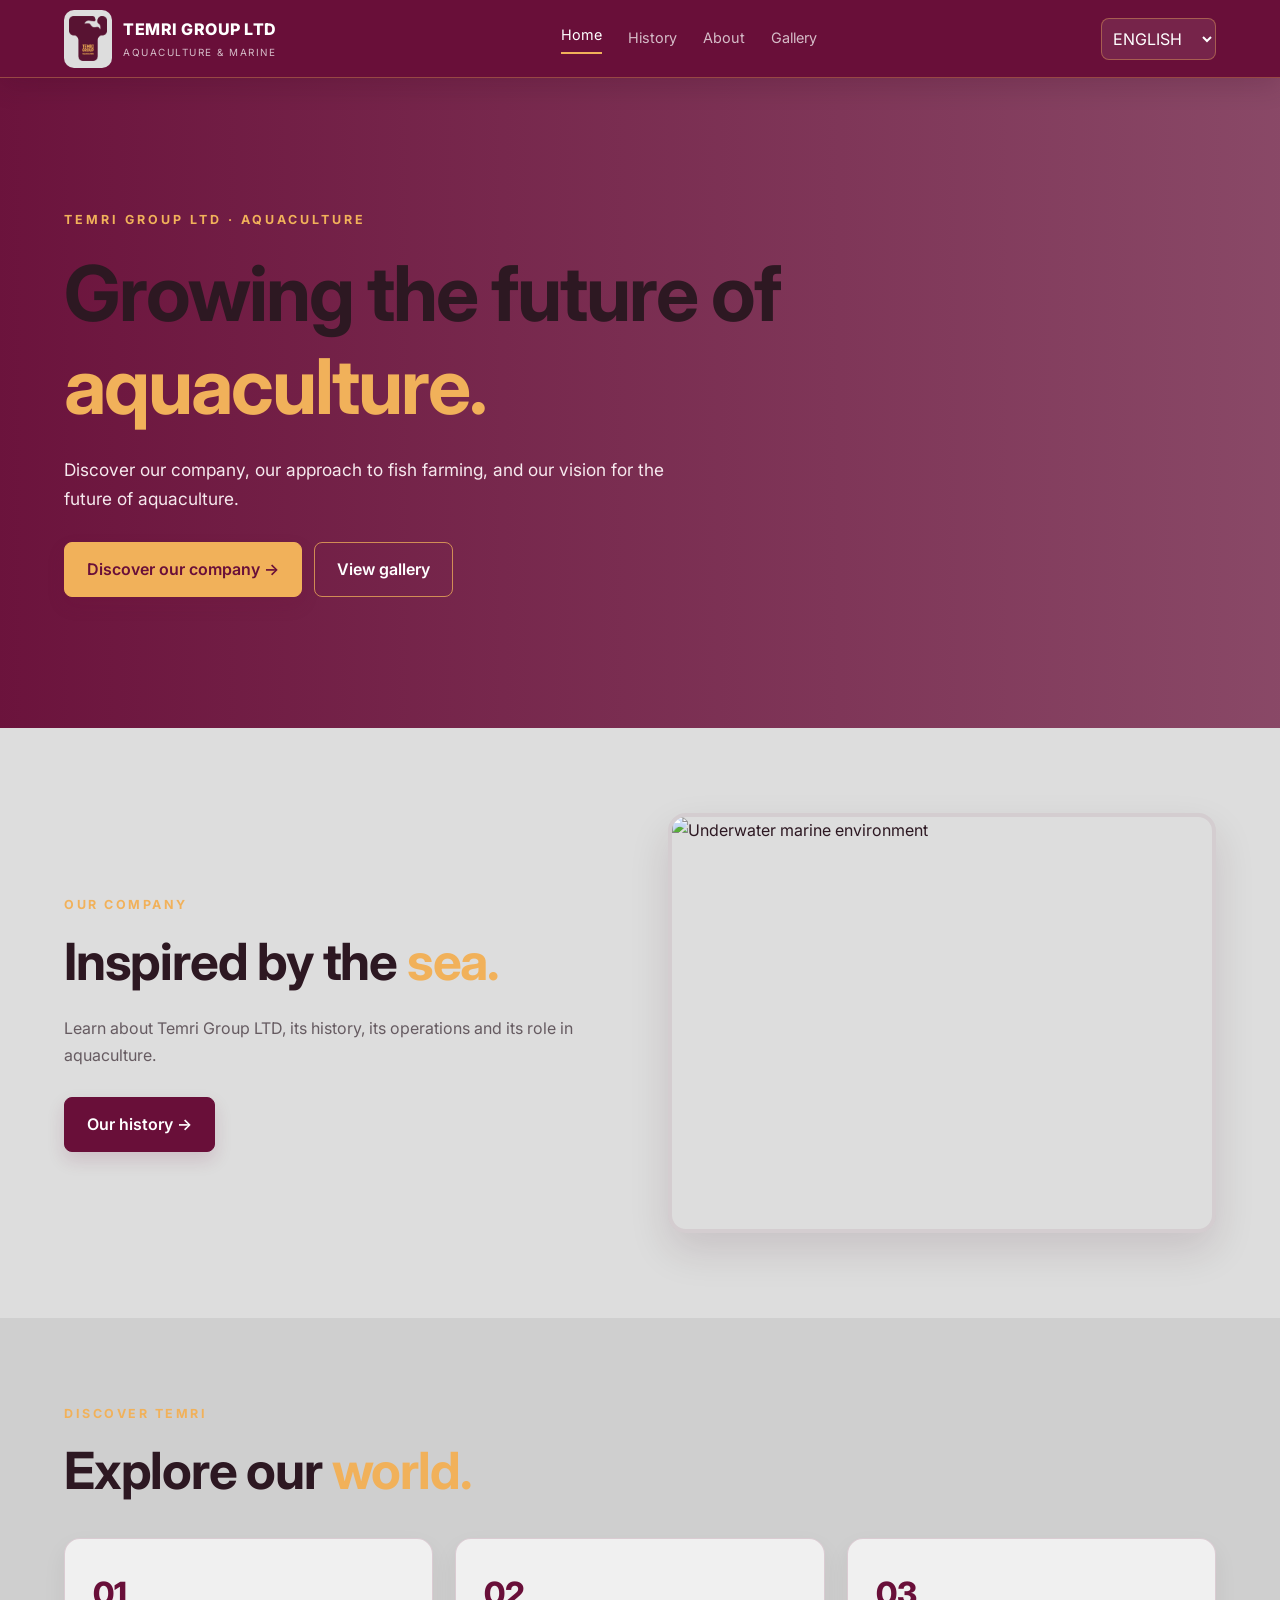
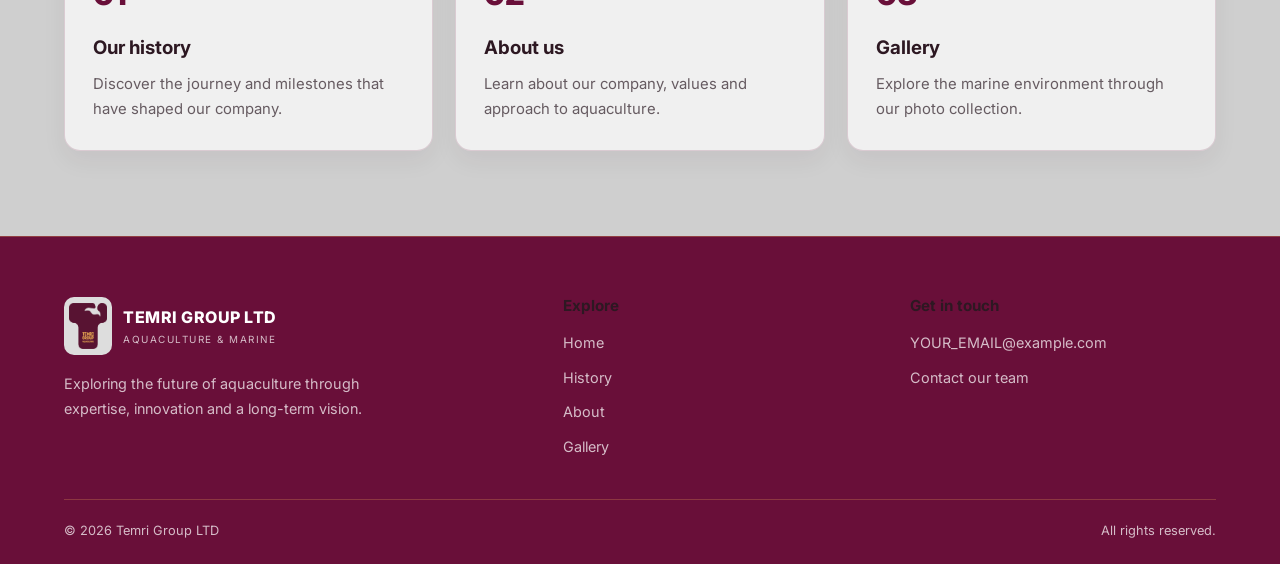
==== commit a42e13fb: "test 1" ====
--- a/index.html
+++ b/index.html
@@ -1,103 +1,187 @@
 <!DOCTYPE html>
-
 <html lang="en">
 <head>
-<meta charset="utf-8"/>
-<meta content="width=device-width, initial-scale=1.0" name="viewport"/>
-<meta content="Aurelia — luxury responsive website template" name="description"/>
-<title data-i18n-title="pageTitle">Aurelia — Home</title>
-<link href="https://fonts.googleapis.com" rel="preconnect"/>
-<link crossorigin="" href="https://fonts.gstatic.com" rel="preconnect"/>
-<link href="https://fonts.googleapis.com/css2?family=Cormorant+Garamond:wght@400;500;600&amp;family=Inter:wght@300;400;500;600&amp;display=swap" rel="stylesheet"/>
-<link href="assets/css/style.css" rel="stylesheet"/>
-<style id="aurelia-language-pending-style">
-html.language-pending body { visibility: hidden; }
-</style>
-<script>
-(function () {
-  try {
-    var manual = localStorage.getItem('aurelia-language-manual-v4');
-    var geo = localStorage.getItem('aurelia-language-geo-v2');
-    if (manual === 'el' || manual === 'en') {
-      document.documentElement.lang = manual;
-    } else if (geo === 'el' || geo === 'en') {
-      document.documentElement.lang = geo;
-    } else {
-      document.documentElement.classList.add('language-pending');
-    }
-  } catch (e) {
-    document.documentElement.classList.add('language-pending');
-  }
-})();
-</script>
+  <meta charset="UTF-8">
+  <meta name="viewport" content="width=device-width, initial-scale=1">
+  <meta name="description" content="Temri Group LTD — Aquaculture">
+  <title>Temri Group LTD | Home</title>
+  <link rel="stylesheet" href="css/style.css">
+  <link rel="stylesheet" href="css/theme_override.css">
+  <link rel="preconnect" href="https://fonts.googleapis.com">
+  <link href="https://fonts.googleapis.com/css2?family=Inter:wght@400;500;600;700;800&display=swap" rel="stylesheet">
 </head>
 <body>
-<header class="site-header">
-<a aria-label="Aurelia home" class="brand" data-i18n-aria="brandHome" href="index.html">
-<span class="brand-mark">A</span><span class="brand-name">AURELIA</span>
-</a>
-<div class="header-actions">
-<button aria-label="Switch language" class="language-switch" data-i18n-aria="switchLanguage" type="button"><span class="lang-en">ENGLISH</span><span class="lang-gr">ΕΛΛΗΝΙΚΑ</span></button>
-<button aria-controls="site-menu" aria-expanded="false" class="menu-toggle" type="button"><span></span><span></span><span></span><em data-i18n="menu">MENU</em></button>
-</div>
+
+<!-- SHARED HEADER -->
+<header class="header">
+  <div class="container header-inner">
+    <a class="brand" href="index.html">
+      <span class="brand-mark"><img src="assets/temri-logo.png" alt="TEMRI GROUP LTD logo"></span>
+      <span>
+        <span class="brand-name">TEMRI GROUP LTD</span>
+        <span class="brand-subtitle" data-i18n="brandSubtitle">
+          AQUACULTURE & MARINE
+        </span>
+      </span>
+    </a>
+
+    <nav class="nav" id="mainNav" aria-label="Main navigation">
+      <a href="index.html" data-i18n="navHome">Home</a>
+      <a href="history.html" data-i18n="navHistory">History</a>
+      <a href="about.html" data-i18n="navAbout">About</a>
+      <a href="gallery.html" data-i18n="navGallery">Gallery</a>
+    </nav>
+
+    <div class="header-actions">
+      <label for="languageSelect" hidden>Language</label>
+      <select id="languageSelect" class="language-select"
+              aria-label="Select language">
+        <option value="en">ENGLISH</option>
+        <option value="el">ΕΛΛΗΝΙΚΑ</option>
+      </select>
+
+      <button class="menu-toggle" id="menuToggle"
+              aria-expanded="false"
+              aria-controls="mainNav"
+              aria-label="Open menu">☰</button>
+    </div>
+  </div>
 </header>
-<nav aria-hidden="true" class="site-menu" id="site-menu">
-<div class="menu-inner">
-<p class="menu-eyebrow" data-i18n="menuEyebrow">Explore Aurelia</p>
-<a class="menu-link active" href="index.html"><span>01</span><span data-i18n="home">Home</span></a>
-<a class="menu-link" href="history.html"><span>02</span><span data-i18n="history">History</span></a>
-<a class="menu-link" href="about.html"><span>03</span><span data-i18n="about">About</span></a>
-<a class="menu-link" href="gallery.html"><span>04</span><span data-i18n="gallery">Gallery</span></a>
-</div>
-</nav>
-<main>
-<section class="hero section-dark">
-<div class="hero-orbit"></div>
-<div class="hero-content reveal">
-<p class="eyebrow" data-i18n="homeEyebrow">EST. 1987 · A STORY OF TIME</p>
-<h1 data-i18n="homeTitle">Quietly<br/><i>extraordinary.</i></h1>
-<p class="hero-copy" data-i18n="homeCopy">A modern expression of heritage, craftsmanship and timeless detail.</p>
-<a class="line-link" data-i18n="discoverStory" href="about.html">Discover the story <span>↗</span></a>
-</div>
-<div class="hero-number">01 <span>/ 04</span></div>
-<div class="scroll-indicator"><span></span> <span data-i18n="scrollExplore">SCROLL TO EXPLORE</span></div>
-</section>
-<section class="statement section-light">
-<div class="container split reveal">
-<p class="section-number" data-i18n="philosophyLabel">01 — PHILOSOPHY</p>
-<div>
-<h2 data-i18n="philosophyTitle">Elegance is not<br/><i>loud.</i></h2>
-<p class="lead" data-i18n="philosophyCopy">It lives in proportion, intention and the details that remain long after the first impression.</p>
-</div>
-</div>
-</section>
-<section class="image-story">
-<div class="story-image parallax">
-<img alt="Luxury architectural interior placeholder" data-i18n-alt="Luxury architectural interior placeholder" src="https://images.unsplash.com/photo-1600607687920-4e2a09cf159d?auto=format&amp;fit=crop&amp;w=1800&amp;q=85"/>
-</div>
-<div class="story-card reveal">
-<p class="eyebrow" data-i18n="approachEyebrow">THE AURELIA APPROACH</p>
-<h2 data-i18n="approachTitle">Made with<br/><i>intention.</i></h2>
-<p data-i18n="approachCopy">Replace this image and copy with your own company story, product or service.</p>
-<a class="line-link" data-i18n="readHistory" href="history.html">Read our history <span>↗</span></a>
-</div>
-</section>
-<section class="quote-section section-dark">
-<div class="container narrow reveal">
-<p class="quote-mark">“</p>
-<blockquote data-i18n="quote">“The most enduring things are created without the need to announce themselves.”</blockquote>
-<p class="quote-credit" data-i18n="quoteCredit">— AURELIA PRINCIPLE</p>
-</div>
-</section>
-</main>
-<footer class="site-footer">
-<div class="footer-top">
-<div><span class="brand-mark">A</span><p data-i18n="quietlyExtraordinary">Quietly extraordinary.</p></div>
-<div class="footer-nav"><a data-i18n="home" href="index.html">Home</a><a data-i18n="history" href="history.html">History</a><a data-i18n="about" href="about.html">About</a><a data-i18n="gallery" href="gallery.html">Gallery</a></div>
-<div class="footer-meta"><p data-i18n="copyright">© 2026 Aurelia</p><p data-i18n="email">hello@example.com</p></div>
-</div>
-<div class="footer-bottom"><span data-i18n="languageFooter">GREEK / ENGLISH</span><span data-i18n="footerTagline">Designed for timeless digital experiences</span><span data-i18n="backTop">↑ BACK TO TOP</span></div>
-</footer>
-<script src="assets/js/main.js?v=4"></script>
+
+  <main>
+    <section class="page-hero" style="min-height:650px">
+      <div class="container page-hero-content reveal">
+        <div class="kicker">TEMRI GROUP LTD · AQUACULTURE</div>
+        <h1 data-i18n="homeTitle">
+          Growing the future of <span class="purple">aquaculture.</span>
+        </h1>
+        <p data-i18n="homeText">
+          Discover our company, our approach to fish farming,
+          and our vision for the future of aquaculture.
+        </p>
+        <div class="button-row">
+          <a href="about.html" class="btn" data-i18n="learnMore">
+            Discover our company →
+          </a>
+          <a href="gallery.html" class="btn btn-outline"
+             data-i18n="viewGallery">View gallery</a>
+        </div>
+      </div>
+    </section>
+
+    <section class="section">
+      <div class="container content-grid">
+        <div class="reveal">
+          <div class="section-label" data-i18n="homeLabel">
+            Our company
+          </div>
+          <h2 class="section-title" data-i18n="homeHeading">
+            Inspired by the <span class="purple">sea.</span>
+          </h2>
+          <p class="section-text" data-i18n="homeDescription">
+            Learn about Temri Group LTD, its history, its operations
+            and its role in aquaculture.
+          </p>
+          <div class="button-row">
+            <a href="history.html" class="btn" data-i18n="historyButton">
+              Our history →
+            </a>
+          </div>
+        </div>
+
+        <img class="content-image reveal"
+          src="https://images.unsplash.com/photo-1530053969600-caed2596d242?auto=format&fit=crop&w=1100&q=85"
+          alt="Underwater marine environment" loading="lazy">
+      </div>
+    </section>
+
+    <section class="section alt">
+      <div class="container reveal">
+        <div class="section-label" data-i18n="discoverLabel">
+          Discover Temri
+        </div>
+        <h2 class="section-title" data-i18n="discoverTitle">
+          Explore our <span class="purple">world.</span>
+        </h2>
+
+        <div class="card-grid">
+          <a class="card" href="history.html">
+            <div class="card-number">01</div>
+            <h3 data-i18n="historyCard">Our history</h3>
+            <p data-i18n="historyCardText">
+              Discover our company's journey and milestones.
+            </p>
+          </a>
+          <a class="card" href="about.html">
+            <div class="card-number">02</div>
+            <h3 data-i18n="aboutCard">About us</h3>
+            <p data-i18n="aboutCardText">
+              Learn about our company and our work.
+            </p>
+          </a>
+          <a class="card" href="gallery.html">
+            <div class="card-number">03</div>
+            <h3 data-i18n="galleryCard">Gallery</h3>
+            <p data-i18n="galleryCardText">
+              Explore photographs of our world.
+            </p>
+          </a>
+        </div>
+      </div>
+    </section>
+  </main>
+
+  <!-- Paste the SHARED FOOTER here -->
+
+  <script src="js/main.js" defer></script>
 </body>
 </html>
+<!-- SHARED FOOTER -->
+<footer class="footer">
+  <div class="container">
+    <div class="footer-grid">
+      <div class="footer-brand">
+        <a class="brand" href="index.html">
+          <span class="brand-mark"><img src="assets/temri-logo.png" alt="TEMRI GROUP LTD logo"></span>
+          <span>
+            <span class="brand-name">TEMRI GROUP LTD</span>
+            <span class="brand-subtitle" data-i18n="brandSubtitle">
+              AQUACULTURE & MARINE
+            </span>
+          </span>
+        </a>
+        <p class="footer-description" data-i18n="footerDescription">
+          Exploring the future of aquaculture through expertise,
+          innovation and a long-term vision.
+        </p>
+      </div>
+
+      <div>
+        <h3 data-i18n="footerNavTitle">Explore</h3>
+        <nav class="footer-links" aria-label="Footer navigation">
+          <a href="index.html" data-i18n="navHome">Home</a>
+          <a href="history.html" data-i18n="navHistory">History</a>
+          <a href="about.html" data-i18n="navAbout">About</a>
+          <a href="gallery.html" data-i18n="navGallery">Gallery</a>
+        </nav>
+      </div>
+
+      <div>
+        <h3 data-i18n="footerContactTitle">Get in touch</h3>
+        <div class="footer-links">
+          <a href="mailto:YOUR_EMAIL@example.com">
+            YOUR_EMAIL@example.com
+          </a>
+          <a href="about.html#contact" data-i18n="contactButton">
+            Contact our team
+          </a>
+        </div>
+      </div>
+    </div>
+
+    <div class="footer-bottom">
+      <span>© <span id="currentYear"></span> Temri Group LTD</span>
+      <span data-i18n="rights">All rights reserved.</span>
+    </div>
+  </div>
+</footer>
--- a/css/style.css
+++ b/css/style.css
@@ -0,0 +1,840 @@
+
+:root {
+  --purple: #8b5cf6;
+  --purple-dark: #6d28d9;
+  --navy: #0b1220;
+  --panel: #121c30;
+  --white: #f8fafc;
+  --muted: #aab5c7;
+  --teal: #2dd4bf;
+  --primary: #690F39;
+  --border: rgba(255,255,255,.12);
+  --header-height: 78px;
+  --container: 1200px;
+}
+
+* {
+  box-sizing: border-box;
+  margin: 0;
+  padding: 0;
+}
+
+html {
+  scroll-behavior: smooth;
+  scroll-padding-top: 100px;
+}
+
+body {
+  font-family: Inter, Arial, sans-serif;
+  background: var(--navy);
+  color: var(--white);
+  line-height: 1.7;
+}
+
+a {
+  color: inherit;
+  text-decoration: none;
+}
+
+button, select {
+  font: inherit;
+}
+
+img {
+  max-width: 100%;
+  display: block;
+}
+
+.container {
+  width: min(90%, var(--container));
+  margin-inline: auto;
+}
+
+.header {
+  height: var(--header-height);
+  position: sticky;
+  top: 0;
+  z-index: 1000;
+  background: rgba(11,18,32,.95);
+  backdrop-filter: blur(16px);
+  border-bottom: 1px solid var(--border);
+}
+
+.header-inner {
+  height: 100%;
+  display: flex;
+  align-items: center;
+  justify-content: space-between;
+  gap: 22px;
+}
+
+.brand {
+  display: flex;
+  align-items: center;
+  gap: 11px;
+  flex-shrink: 0;
+}
+
+.brand-mark {
+  display: grid;
+  place-items: center;
+  width: 44px;
+  height: 44px;
+  border-radius: 12px;
+  background: linear-gradient(135deg, var(--purple), #312e81);
+  font-size: 25px;
+}
+
+.brand-name {
+  display: block;
+  font-size: 1rem;
+  font-weight: 800;
+  letter-spacing: .5px;
+}
+
+.brand-subtitle {
+  display: block;
+  font-size: .62rem;
+  color: var(--muted);
+  letter-spacing: 1.5px;
+}
+
+.nav {
+  display: flex;
+  align-items: center;
+  gap: 26px;
+}
+
+.nav a {
+  color: var(--muted);
+  font-size: .9rem;
+  transition: color .25s;
+}
+
+.nav a:hover,
+.nav a.active {
+  color: white;
+}
+
+.nav a.active {
+  border-bottom: 2px solid var(--purple);
+  padding-bottom: 5px;
+}
+
+.header-actions {
+  display: flex;
+  align-items: center;
+  gap: 10px;
+}
+
+.language-select {
+  background: var(--panel);
+  color: white;
+  border: 1px solid var(--border);
+  border-radius: 8px;
+  padding: 9px 7px;
+  cursor: pointer;
+  max-width: 115px;
+}
+
+.language-select option {
+  background: var(--primary);
+}
+
+.menu-toggle {
+  display: none;
+  width: 42px;
+  height: 42px;
+  border: 1px solid var(--border);
+  border-radius: 8px;
+  background: transparent;
+  color: white;
+  font-size: 22px;
+  cursor: pointer;
+}
+
+.page-hero {
+  min-height: 420px;
+  display: flex;
+  align-items: center;
+  background:
+    linear-gradient(90deg, rgba(11,18,32,.97),
+      rgba(11,18,32,.65)),
+    url("https://images.unsplash.com/photo-1530053969600-caed2596d242?auto=format&fit=crop&w=1800&q=85")
+    center/cover;
+}
+
+.page-hero-content {
+  padding-block: 90px;
+}
+
+.kicker {
+  color: var(--teal);
+  font-size: .78rem;
+  font-weight: 700;
+  letter-spacing: 3px;
+  text-transform: uppercase;
+  margin-bottom: 18px;
+}
+
+h1, h2, h3 {
+  line-height: 1.2;
+}
+
+.page-hero h1 {
+  max-width: 850px;
+  font-size: clamp(2.5rem, 6vw, 5rem);
+  letter-spacing: -2px;
+  margin-bottom: 22px;
+}
+
+.purple {
+  color: var(--purple);
+}
+
+.page-hero p {
+  max-width: 650px;
+  color: #d0d8e5;
+  font-size: 1.08rem;
+}
+
+.section {
+  padding: 85px 0;
+}
+
+.section.alt {
+  background: var(--panel);
+}
+
+.section-label {
+  color: var(--teal);
+  font-size: .78rem;
+  font-weight: 700;
+  letter-spacing: 2.5px;
+  text-transform: uppercase;
+  margin-bottom: 16px;
+}
+
+.section-title {
+  font-size: clamp(2rem, 4vw, 3.3rem);
+  letter-spacing: -1.2px;
+  margin-bottom: 22px;
+}
+
+.section-text {
+  color: var(--muted);
+  max-width: 720px;
+}
+
+.btn {
+  display: inline-flex;
+  justify-content: center;
+  align-items: center;
+  gap: 8px;
+  padding: 13px 22px;
+  border: 1px solid var(--purple);
+  border-radius: 8px;
+  background: var(--purple);
+  color: white;
+  font-weight: 600;
+  transition: .25s;
+  cursor: pointer;
+}
+
+.btn:hover {
+  background: var(--purple-dark);
+  transform: translateY(-3px);
+}
+
+.btn-outline {
+  background: transparent;
+  border-color: var(--border);
+}
+
+.btn-outline:hover {
+  background: rgba(255,255,255,.06);
+}
+
+.button-row {
+  display: flex;
+  flex-wrap: wrap;
+  gap: 12px;
+  margin-top: 28px;
+}
+
+.content-grid {
+  display: grid;
+  grid-template-columns: 1fr 1fr;
+  gap: 55px;
+  align-items: center;
+}
+
+.content-image {
+  width: 100%;
+  height: 420px;
+  object-fit: cover;
+  border-radius: 18px;
+}
+
+.card-grid {
+  display: grid;
+  grid-template-columns: repeat(3, minmax(0, 1fr));
+  gap: 22px;
+  margin-top: 36px;
+}
+
+.card {
+  background: rgba(255,255,255,.025);
+  border: 1px solid var(--border);
+  padding: 28px;
+  border-radius: 16px;
+  transition: transform .3s, border-color .3s;
+}
+
+.card:hover {
+  transform: translateY(-5px);
+  border-color: var(--purple);
+}
+
+.card h3 {
+  margin-bottom: 12px;
+}
+
+.card p {
+  color: var(--muted);
+  font-size: .93rem;
+}
+
+.card-number {
+  font-size: 2rem;
+  font-weight: 800;
+  color: var(--purple);
+  margin-bottom: 16px;
+}
+
+.gallery-grid {
+  display: grid;
+  grid-template-columns: repeat(3, minmax(0, 1fr));
+  grid-auto-rows: 260px;
+  gap: 16px;
+  margin-top: 35px;
+}
+
+.gallery-item {
+  position: relative;
+  overflow: hidden;
+  border-radius: 14px;
+  background: var(--panel);
+}
+
+.gallery-item img {
+  width: 100%;
+  height: 100%;
+  object-fit: cover;
+  transition: transform .5s;
+}
+
+.gallery-item:hover img {
+  transform: scale(1.06);
+}
+
+.gallery-item span {
+  position: absolute;
+  inset: auto 0 0;
+  padding: 40px 18px 16px;
+  font-weight: 600;
+  background: linear-gradient(transparent, rgba(5,10,20,.9));
+}
+
+.gallery-item:first-child {
+  grid-row: span 2;
+}
+
+.cta {
+  border: 1px solid var(--border);
+  border-radius: 18px;
+  background: linear-gradient(120deg, #241642, #111a2b);
+  padding: 36px;
+  display: flex;
+  justify-content: space-between;
+  align-items: center;
+  gap: 24px;
+}
+
+.cta p {
+  color: var(--muted);
+  margin-top: 10px;
+}
+
+.footer {
+  background: #070c16;
+  border-top: 1px solid var(--border);
+  padding: 60px 0 22px;
+}
+
+.footer-grid {
+  display: grid;
+  grid-template-columns: 1.5fr 1fr 1fr;
+  gap: 40px;
+  padding-bottom: 40px;
+}
+
+.footer-description {
+  color: var(--muted);
+  font-size: .9rem;
+  max-width: 360px;
+  margin-top: 17px;
+}
+
+.footer h3 {
+  font-size: .95rem;
+  margin-bottom: 16px;
+}
+
+.footer-links {
+  display: grid;
+  gap: 10px;
+}
+
+.footer-links a {
+  color: var(--muted);
+  font-size: .9rem;
+}
+
+.footer-links a:hover {
+  color: var(--purple);
+}
+
+.footer-bottom {
+  border-top: 1px solid var(--border);
+  padding-top: 20px;
+  color: var(--muted);
+  font-size: .8rem;
+  display: flex;
+  justify-content: space-between;
+  gap: 15px;
+  flex-wrap: wrap;
+}
+
+/* Scroll reveal animation */
+.reveal {
+  opacity: 0;
+  transform: translateY(25px);
+  transition: opacity .7s ease, transform .7s ease;
+}
+
+.reveal.visible {
+  opacity: 1;
+  transform: translateY(0);
+}
+
+@media (max-width: 1024px) {
+  .nav {
+    gap: 14px;
+  }
+
+  .nav a {
+    font-size: .82rem;
+  }
+
+  .content-grid {
+    gap: 30px;
+  }
+
+  .card-grid {
+    gap: 14px;
+  }
+
+  .card {
+    padding: 22px;
+  }
+}
+
+@media (max-width: 760px) {
+  :root {
+    --header-height: 70px;
+  }
+
+  .nav {
+    display: none;
+    position: absolute;
+    top: var(--header-height);
+    left: 0;
+    right: 0;
+    padding: 18px 5% 24px;
+    background: var(--navy);
+    border-bottom: 1px solid var(--border);
+    flex-direction: column;
+    align-items: stretch;
+    gap: 0;
+  }
+
+  .nav.open {
+    display: flex;
+  }
+
+  .nav a {
+    padding: 13px 0;
+    font-size: 1rem;
+    border-bottom: 1px solid var(--border);
+  }
+
+  .nav a.active {
+    border-bottom: 1px solid var(--border);
+    color: var(--purple);
+  }
+
+  .menu-toggle {
+    display: block;
+  }
+
+  .brand-mark {
+    width: 37px;
+    height: 37px;
+    font-size: 21px;
+  }
+
+  .brand-name {
+    font-size: .82rem;
+  }
+
+  .brand-subtitle {
+    font-size: .52rem;
+    letter-spacing: .7px;
+  }
+
+  .header-actions {
+    gap: 6px;
+  }
+
+  .language-select {
+    font-size: .75rem;
+    max-width: 92px;
+    padding: 8px 4px;
+  }
+
+  .page-hero {
+    min-height: 370px;
+  }
+
+  .page-hero-content {
+    padding-block: 65px;
+  }
+
+  .page-hero h1 {
+    letter-spacing: -1px;
+  }
+
+  .section {
+    padding: 65px 0;
+  }
+
+  .content-grid,
+  .card-grid {
+    grid-template-columns: 1fr;
+  }
+
+  .content-image {
+    height: 310px;
+  }
+
+  .gallery-grid {
+    grid-template-columns: repeat(2, minmax(0, 1fr));
+    grid-auto-rows: 180px;
+    gap: 10px;
+  }
+
+  .cta {
+    align-items: flex-start;
+    flex-direction: column;
+    padding: 25px;
+  }
+
+  .footer-grid {
+    grid-template-columns: 1fr 1fr;
+    gap: 30px 20px;
+  }
+
+  .footer-brand {
+    grid-column: 1 / -1;
+  }
+}
+
+@media (max-width: 380px) {
+  .brand-subtitle {
+    display: none;
+  }
+
+  .gallery-grid {
+    grid-auto-rows: 145px;
+  }
+}
+
+@media (prefers-reduced-motion: reduce) {
+  html {
+    scroll-behavior: auto;
+  }
+
+  *, *::before, *::after {
+    animation: none !important;
+    transition: none !important;
+  }
+
+  .reveal {
+    opacity: 1;
+    transform: none;
+  }
+}
+
+/* FULLSCREEN GALLERY */
+
+.lightbox {
+  position: fixed;
+  inset: 0;
+  z-index: 9999;
+  display: flex;
+  align-items: center;
+  justify-content: center;
+  background: rgba(4, 7, 16, 0.96);
+  backdrop-filter: blur(12px);
+  padding: 70px 85px 65px;
+  opacity: 0;
+  visibility: hidden;
+  pointer-events: none;
+  transition: opacity .25s ease, visibility .25s ease;
+}
+
+.lightbox.open {
+  opacity: 1;
+  visibility: visible;
+  pointer-events: auto;
+}
+
+.lightbox-image {
+  max-width: 100%;
+  max-height: calc(100vh - 150px);
+  width: auto;
+  height: auto;
+  object-fit: contain;
+  border-radius: 10px;
+  user-select: none;
+  -webkit-user-drag: none;
+}
+
+.lightbox-close,
+.lightbox-arrow {
+  position: absolute;
+  display: grid;
+  place-items: center;
+  color: white;
+  background: rgba(255,255,255,.09);
+  border: 1px solid rgba(255,255,255,.18);
+  cursor: pointer;
+  transition: background .2s, transform .2s;
+}
+
+.lightbox-close:hover,
+.lightbox-arrow:hover {
+  background: #8b5cf6;
+}
+
+.lightbox-close {
+  top: 22px;
+  right: 25px;
+  width: 48px;
+  height: 48px;
+  border-radius: 50%;
+  font-size: 30px;
+  line-height: 1;
+}
+
+.lightbox-arrow {
+  top: 50%;
+  transform: translateY(-50%);
+  width: 52px;
+  height: 65px;
+  border-radius: 12px;
+  font-size: 32px;
+}
+
+.lightbox-arrow:hover {
+  transform: translateY(-50%) scale(1.06);
+}
+
+.lightbox-prev {
+  left: 22px;
+}
+
+.lightbox-next {
+  right: 22px;
+}
+
+.lightbox-caption {
+  position: absolute;
+  bottom: 22px;
+  left: 70px;
+  right: 70px;
+  color: white;
+  text-align: center;
+  font-size: .95rem;
+}
+
+.lightbox-counter {
+  display: block;
+  margin-top: 4px;
+  color: #b8a1ff;
+  font-size: .8rem;
+}
+
+body.lightbox-open {
+  overflow: hidden;
+}
+
+.gallery-item {
+  cursor: pointer;
+}
+
+@media (max-width: 760px) {
+  .lightbox {
+    padding: 65px 12px 85px;
+  }
+
+  .lightbox-image {
+    max-width: 100%;
+    max-height: calc(100dvh - 175px);
+    border-radius: 6px;
+  }
+
+  .lightbox-close {
+    top: 14px;
+    right: 14px;
+    width: 42px;
+    height: 42px;
+  }
+
+  .lightbox-arrow {
+    top: auto;
+    bottom: 20px;
+    transform: none;
+    width: 52px;
+    height: 46px;
+    border-radius: 10px;
+    font-size: 27px;
+  }
+
+  .lightbox-arrow:hover {
+    transform: none;
+  }
+
+  .lightbox-prev {
+    left: calc(50% - 62px);
+  }
+
+  .lightbox-next {
+    right: calc(50% - 62px);
+  }
+
+  .lightbox-caption {
+    bottom: 78px;
+    left: 10px;
+    right: 10px;
+    font-size: .85rem;
+  }
+}
+
+
+/* ===== GALLERY LIGHTBOX ===== */
+
+.gallery-lightbox {
+  display: none;
+  position: fixed;
+  inset: 0;
+  z-index: 99999;
+  background: rgba(8, 7, 18, 0.94);
+  align-items: center;
+  justify-content: center;
+  padding: 70px 70px;
+}
+
+.gallery-lightbox.is-open {
+  display: flex;
+}
+
+.gallery-lightbox .lightbox-image {
+  display: block;
+  max-width: 100%;
+  max-height: 82vh;
+  width: auto;
+  height: auto;
+  object-fit: contain;
+  border-radius: 8px;
+}
+
+.gallery-lightbox button {
+  position: absolute;
+  z-index: 2;
+  color: white;
+  background: rgba(255, 255, 255, 0.12);
+  border: 0;
+  border-radius: 50%;
+  width: 46px;
+  height: 46px;
+  font-size: 28px;
+  cursor: pointer;
+  display: flex;
+  align-items: center;
+  justify-content: center;
+  transition: background 0.2s ease;
+}
+
+.gallery-lightbox button:hover {
+  background: #7545d6;
+}
+
+.gallery-lightbox .lightbox-close {
+  top: 18px;
+  right: 22px;
+  font-size: 34px;
+}
+
+.gallery-lightbox .lightbox-prev {
+  left: 16px;
+  top: 50%;
+  transform: translateY(-50%);
+}
+
+.gallery-lightbox .lightbox-next {
+  right: 16px;
+  top: 50%;
+  transform: translateY(-50%);
+}
+
+body.lightbox-active {
+  overflow: hidden;
+}
+
+@media (max-width: 600px) {
+  .gallery-lightbox {
+    padding: 60px 48px;
+  }
+
+  .gallery-lightbox .lightbox-image {
+    max-height: 75vh;
+  }
+
+  .gallery-lightbox .lightbox-prev {
+    left: 4px;
+  }
+
+  .gallery-lightbox .lightbox-next {
+    right: 4px;
+  }
+
+  .gallery-lightbox button {
+    width: 40px;
+    height: 40px;
+  }
+}
+
+/* Keep the page from scrolling behind open overlays. */
+body.menu-open { overflow: hidden; }
--- a/css/theme_override.css
+++ b/css/theme_override.css
@@ -0,0 +1,164 @@
+/* TEMRI GROUP LTD — Maroon / Gold / Gray theme */
+:root {
+  --purple: #F1B15A;
+  --purple-dark: #d9953e;
+  --navy: #DDDDDD;
+  --panel: #cfcfcf;
+  --white: #ffffff;
+  --muted: #665b61;
+  --teal: #F1B15A;
+  --border: rgba(105,15,57,.16);
+  --header-height: 78px;
+  --container: 1200px;
+  --primary: #690F39;
+  --primary-dark: #4f0b2b;
+  --surface: #f4f4f4;
+  --text: #2d1822;
+}
+
+body {
+  background: var(--navy);
+  color: var(--text);
+}
+
+.header {
+  /*background: rgba(143, 29, 82, 0.97);*/
+  background: var(--primary);
+  border-bottom: 1px solid rgba(241,177,90,.35);
+  box-shadow: 0 8px 24px rgba(48,8,28,.16);
+}
+
+.brand {
+  color: var(--white);
+}
+
+.brand-mark {
+  width: 48px;
+  height: 58px;
+  border-radius: 10px;
+  background: var(--navy);
+  overflow: visible;
+}
+
+.brand-mark img {
+  width: 80%;
+  height: 80%;
+  object-fit: contain;
+}
+
+.brand-name { color: var(--white); }
+.brand-subtitle { color: rgba(255,255,255,.72); }
+
+.nav a { color: rgba(255,255,255,.72); }
+.nav a:hover, .nav a.active { color: var(--white); }
+.nav a.active { border-bottom-color: var(--purple); }
+
+.language-select {
+  background: rgba(255,255,255,.09);
+  color: var(--white);
+  border-color: rgba(241,177,90,.4);
+}
+.language-select option { background: var(--primary); color: var(--white); }
+
+.menu-toggle {
+  border-color: rgba(241,177,90,.4);
+  color: var(--white);
+}
+
+.page-hero {
+  background:
+    linear-gradient(90deg, rgba(105,15,57,.98), rgba(105,15,57,.72)),
+    url("https://images.unsplash.com/photo-1530053969600-caed2596d242?auto=format&fit=crop&w=1800&q=85")
+    center/cover;
+}
+
+.kicker, .section-label { color: var(--purple); }
+.page-hero p { color: #f6e9ee; }
+.purple { color: var(--purple); }
+
+.section { background: var(--navy); }
+.section.alt { background: var(--panel); }
+.section-text { color: var(--muted); }
+
+.btn {
+  border-color: var(--primary);
+  background: var(--primary);
+  color: var(--white);
+  box-shadow: 0 8px 18px rgba(105,15,57,.14);
+}
+.btn:hover { background: var(--primary-dark); }
+
+.btn-outline {
+  background: transparent;
+  color: var(--primary);
+  border-color: var(--primary);
+  box-shadow: none;
+}
+.btn-outline:hover { background: rgba(105,15,57,.08); }
+
+.page-hero .btn {
+  background: var(--purple);
+  border-color: var(--purple);
+  color: var(--primary);
+}
+.page-hero .btn:hover { background: var(--purple-dark); }
+.page-hero .btn-outline {
+  background: transparent;
+  color: var(--white);
+  border-color: rgba(241,177,90,.75);
+}
+.page-hero .btn-outline:hover { background: rgba(241,177,90,.14); }
+
+.content-image {
+  border: 4px solid rgba(105,15,57,.08);
+  box-shadow: 0 18px 40px rgba(48,8,28,.12);
+}
+
+.card {
+  background: rgba(255,255,255,.68);
+  border-color: var(--border);
+  box-shadow: 0 10px 25px rgba(48,8,28,.06);
+}
+.card:hover { border-color: var(--primary); }
+.card-number { color: var(--primary); }
+.card p { color: var(--muted); }
+
+.gallery-item { background: var(--primary); }
+.gallery-item span {
+  background: linear-gradient(transparent, rgba(105,15,57,.95));
+}
+
+.cta {
+  border-color: rgba(241,177,90,.38);
+  background: linear-gradient(120deg, var(--primary), #7d1948);
+  color: var(--white);
+}
+.cta p { color: #f6e9ee; }
+
+.footer {
+  background: var(--primary);
+  border-top-color: rgba(241,177,90,.3);
+}
+.footer-description, .footer-bottom, .footer-links a { color: rgba(255,255,255,.72); }
+.footer-links a:hover { color: var(--purple); }
+.footer-bottom { border-top-color: rgba(241,177,90,.25); }
+
+.lightbox {
+  background: rgba(48,8,28,.96);
+}
+.lightbox-close, .lightbox-arrow {
+  background: rgba(241,177,90,.14);
+  border-color: rgba(241,177,90,.35);
+}
+.lightbox-close:hover, .lightbox-arrow:hover { background: var(--primary); }
+.lightbox-counter { color: var(--purple); }
+
+.gallery-lightbox { background: rgba(48,8,28,.96); }
+.gallery-lightbox button { background: rgba(241,177,90,.14); }
+.gallery-lightbox button:hover { background: var(--primary); }
+
+@media (max-width: 760px) {
+  .nav { background: var(--primary); border-bottom-color: rgba(241,177,90,.25); }
+  .nav a.active { color: var(--purple); }
+  .brand-mark { width: 40px; height: 50px; }
+}
